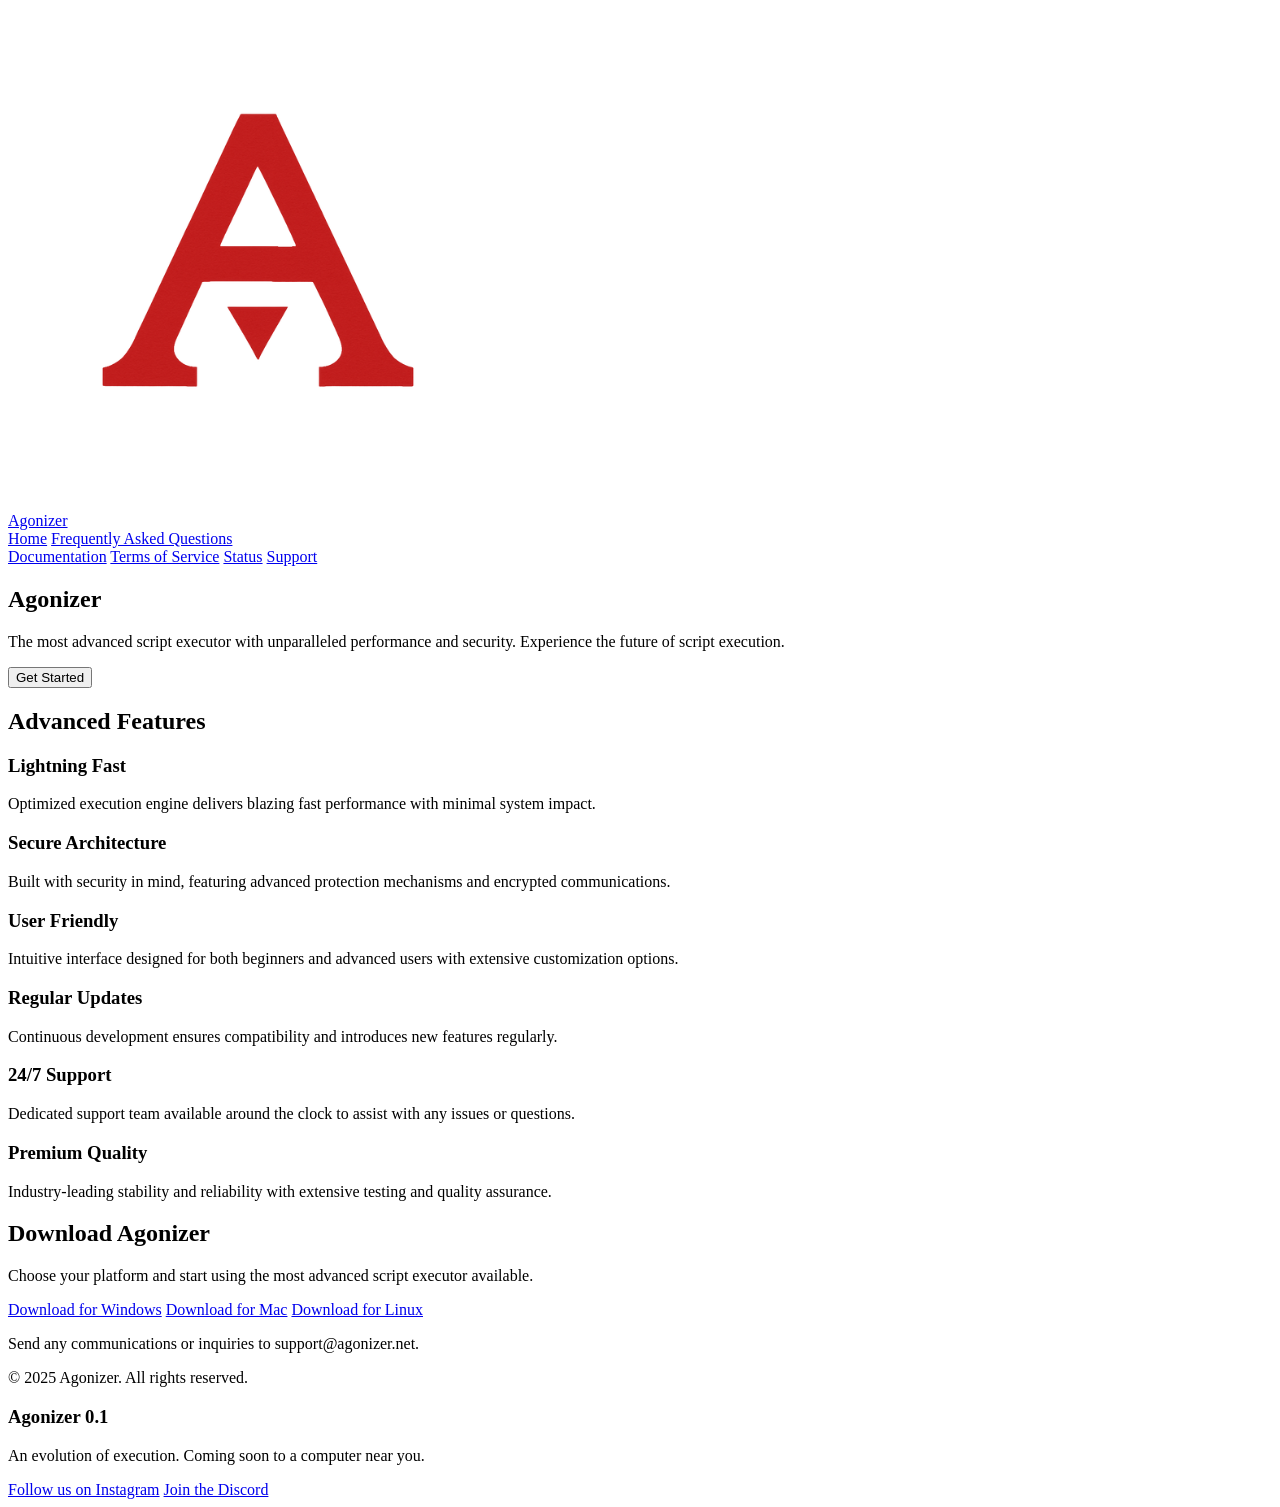
==== public/index.html @ 3780c3fb "Update index.html" ====
<!DOCTYPE html>
<html lang="en">
<head>
    <meta charset="UTF-8" />
    <meta name="viewport" content="width=device-width, initial-scale=1.0"/>
    <title>Agonizer - Advanced Script Executor</title>
    <link rel="icon" type="image/png" href="assets/logo.png">
    <link rel="shortcut icon" type="image/png" href="assets/logo.png">
    <link rel="apple-touch-icon" href="assets/logo.png">
    <link rel="stylesheet" href="styles.css" />
</head>
<body>
    <div class="floating-particles" id="particles"></div>

    <header class="header">
        <div class="nav-container">
            <div class="nav-left">
                <a href="#home" class="logo-link">
                    <img src="assets/logo.png" alt="Agonizer Logo" class="logo" id="logoImg">
                    <div class="logo-fallback" id="logoFallback">Agonizer</div>
                </a>
                <a href="#home">Home</a>
                <a href="#faq">Frequently Asked Questions</a>
            </div>
            <div class="nav-right">
                <a href="#documentation">Documentation</a>
                <a href="#terms">Terms of Service</a>
                <a href="#status">Status</a>
                <a href="#support">Support</a>
            </div>
        </div>
    </header>

    <section class="hero" id="home">
        <div class="hero-content">
            <h1>Agonizer</h1>
            <p>The most advanced script executor with unparalleled performance and security. Experience the future of script execution.</p>
            <button class="cta-button" onclick="scrollToSection('download')">Get Started</button>
        </div>
    </section>

    <section class="features" id="features">
        <h2>Advanced Features</h2>
        <div class="features-grid">
            <div class="feature-card">
                <h3>Lightning Fast</h3>
                <p>Optimized execution engine delivers blazing fast performance with minimal system impact.</p>
            </div>
            <div class="feature-card">
                <h3>Secure Architecture</h3>
                <p>Built with security in mind, featuring advanced protection mechanisms and encrypted communications.</p>
            </div>
            <div class="feature-card">
                <h3>User Friendly</h3>
                <p>Intuitive interface designed for both beginners and advanced users with extensive customization options.</p>
            </div>
            <div class="feature-card">
                <h3>Regular Updates</h3>
                <p>Continuous development ensures compatibility and introduces new features regularly.</p>
            </div>
            <div class="feature-card">
                <h3>24/7 Support</h3>
                <p>Dedicated support team available around the clock to assist with any issues or questions.</p>
            </div>
            <div class="feature-card">
                <h3>Premium Quality</h3>
                <p>Industry-leading stability and reliability with extensive testing and quality assurance.</p>
            </div>
        </div>
    </section>

    <section class="download-section" id="download">
        <h2>Download Agonizer</h2>
        <p>Choose your platform and start using the most advanced script executor available.</p>
        <div class="download-buttons">
            <a href="#" class="download-btn">Download for Windows</a>
            <a href="#" class="download-btn">Download for Mac</a>
            <a href="#" class="download-btn">Download for Linux</a>
        </div>
    </section>

    <footer class="footer">
        <div class="footer-content">
            <p>Send any communications or inquiries to support@agonizer.net.</p>
            <p>&copy; 2025 Agonizer. All rights reserved.</p>
            <div class="version-info">
                <h3>Agonizer 0.1</h3>
                <p>An evolution of execution. Coming soon to a computer near you.</p>
                <div class="social-buttons">
                    <a href="#" class="social-btn">Follow us on Instagram</a>
                    <a href="#" class="social-btn">Join the Discord</a>
                </div>
            </div>
        </div>
    </footer>

    <script src="script.js"></script>
</body>
</html>
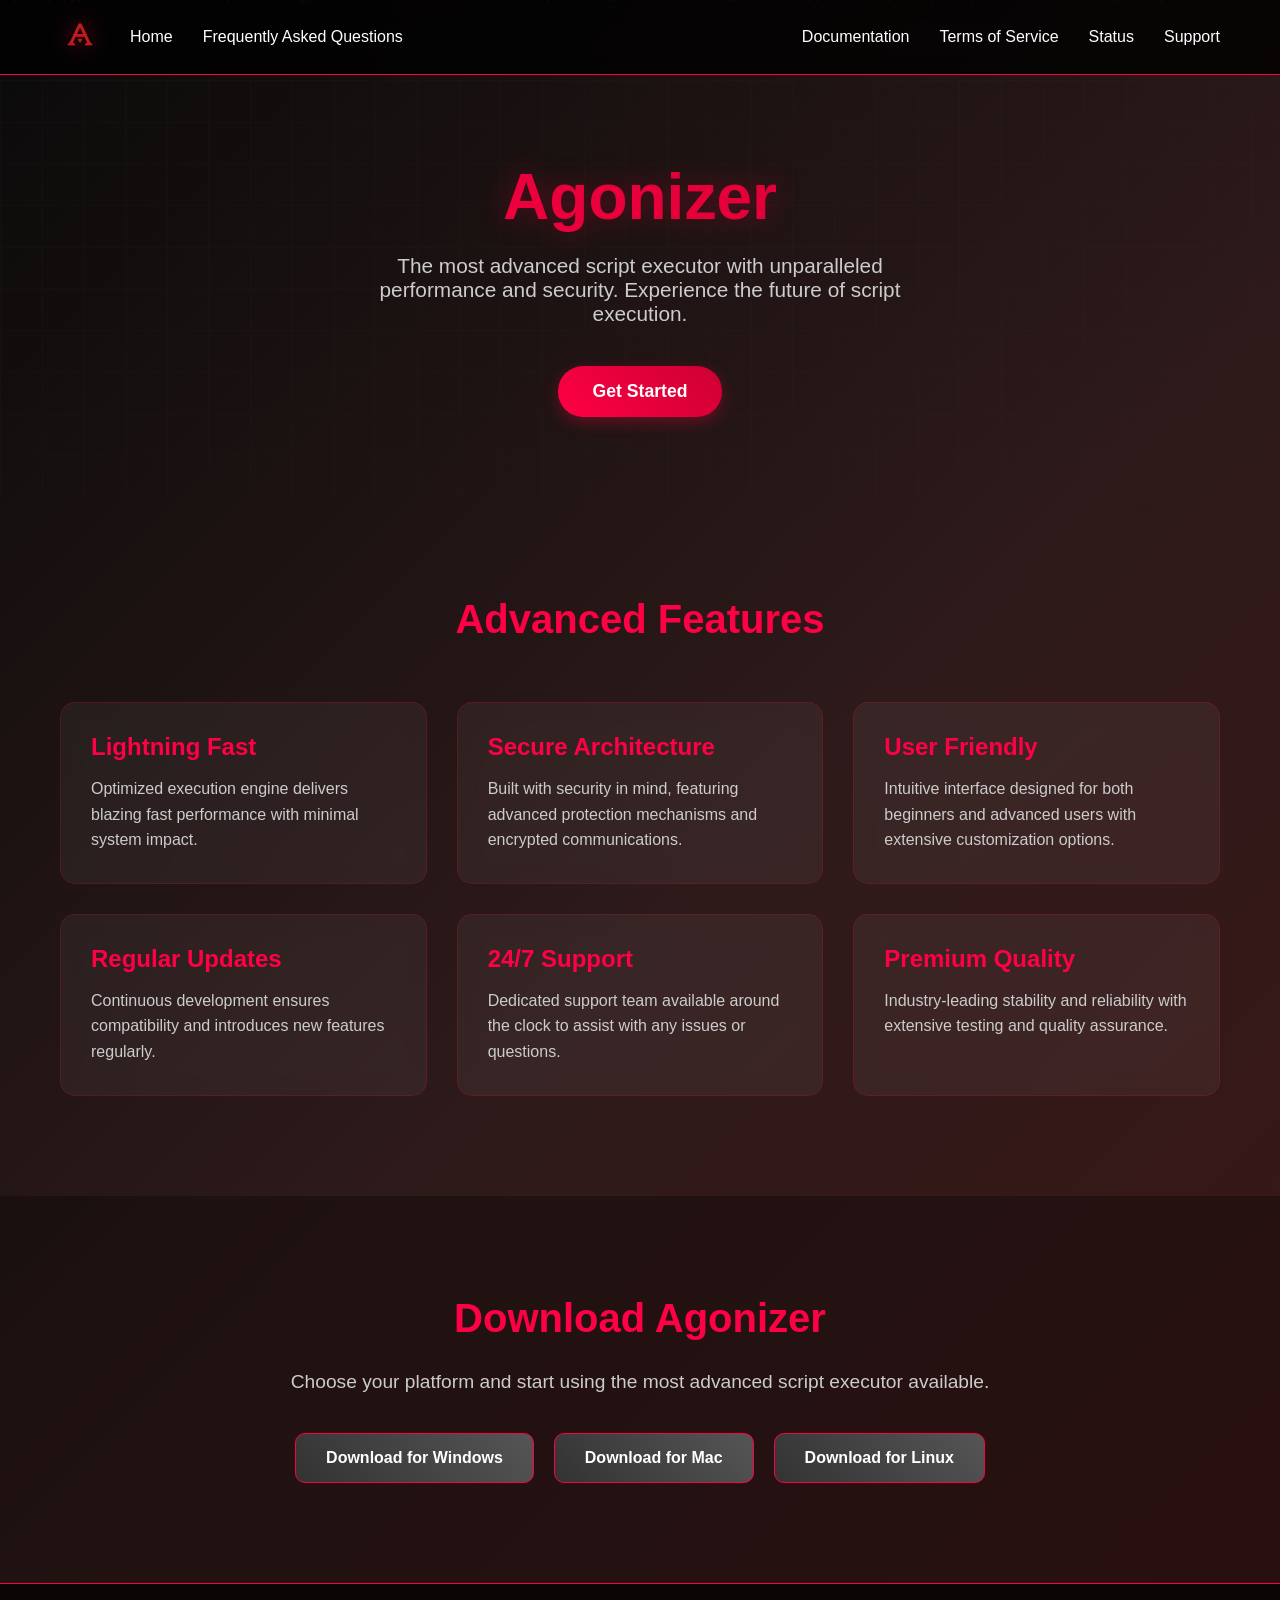
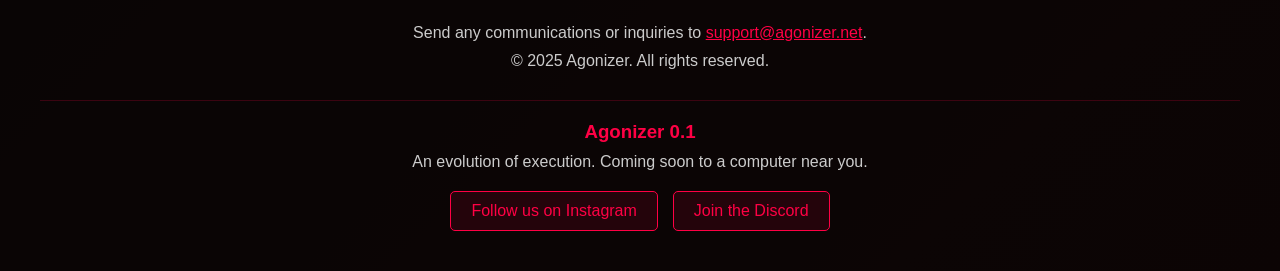
==== commit 08a88d4f: "Update index.html" ====
--- a/public/index.html
+++ b/public/index.html
@@ -15,18 +15,18 @@
     <header class="header">
         <div class="nav-container">
             <div class="nav-left">
-                <a href="#home" class="logo-link">
+                <a href="https://agonizer.net/#home" class="logo-link" target="_blank" rel="noopener noreferrer">
                     <img src="assets/logo.png" alt="Agonizer Logo" class="logo" id="logoImg">
                     <div class="logo-fallback" id="logoFallback">Agonizer</div>
                 </a>
-                <a href="#home">Home</a>
-                <a href="#faq">Frequently Asked Questions</a>
+                <a href="https://agonizer.net/#home" target="_blank" rel="noopener noreferrer">Home</a>
+                <a href="https://agonizer.net/#faq" target="_blank" rel="noopener noreferrer">Frequently Asked Questions</a>
             </div>
             <div class="nav-right">
-                <a href="#documentation">Documentation</a>
-                <a href="#terms">Terms of Service</a>
-                <a href="#status">Status</a>
-                <a href="#support">Support</a>
+                <a href="https://agonizer.net/docs" target="_blank" rel="noopener noreferrer">Documentation</a>
+                <a href="https://agonizer.net/terms" target="_blank" rel="noopener noreferrer">Terms of Service</a>
+                <a href="https://agonizer.net/status" target="_blank" rel="noopener noreferrer">Status</a>
+                <a href="https://agonizer.net/support" target="_blank" rel="noopener noreferrer">Support</a>
             </div>
         </div>
     </header>
@@ -35,7 +35,7 @@
         <div class="hero-content">
             <h1>Agonizer</h1>
             <p>The most advanced script executor with unparalleled performance and security. Experience the future of script execution.</p>
-            <button class="cta-button" onclick="scrollToSection('download')">Get Started</button>
+            <a class="cta-button" href="https://agonizer.net/get-started" target="_blank" rel="noopener noreferrer">Get Started</a>
         </div>
     </section>
 
@@ -73,22 +73,22 @@
         <h2>Download Agonizer</h2>
         <p>Choose your platform and start using the most advanced script executor available.</p>
         <div class="download-buttons">
-            <a href="#" class="download-btn">Download for Windows</a>
-            <a href="#" class="download-btn">Download for Mac</a>
-            <a href="#" class="download-btn">Download for Linux</a>
+            <a href="https://agonizer.net/download/windows" class="download-btn" target="_blank" rel="noopener noreferrer">Download for Windows</a>
+            <a href="https://agonizer.net/download/mac" class="download-btn" target="_blank" rel="noopener noreferrer">Download for Mac</a>
+            <a href="https://agonizer.net/download/linux" class="download-btn" target="_blank" rel="noopener noreferrer">Download for Linux</a>
         </div>
     </section>
 
     <footer class="footer">
         <div class="footer-content">
-            <p>Send any communications or inquiries to support@agonizer.net.</p>
+            <p>Send any communications or inquiries to <a href="mailto:support@agonizer.net" style="color: #ff0044;">support@agonizer.net</a>.</p>
             <p>&copy; 2025 Agonizer. All rights reserved.</p>
             <div class="version-info">
                 <h3>Agonizer 0.1</h3>
                 <p>An evolution of execution. Coming soon to a computer near you.</p>
                 <div class="social-buttons">
-                    <a href="#" class="social-btn">Follow us on Instagram</a>
-                    <a href="#" class="social-btn">Join the Discord</a>
+                    <a href="https://instagram.com/agonizer" class="social-btn" target="_blank" rel="noopener noreferrer">Follow us on Instagram</a>
+                    <a href="https://discord.gg/agonizer" class="social-btn" target="_blank" rel="noopener noreferrer">Join the Discord</a>
                 </div>
             </div>
         </div>
--- a/public/styles.css
+++ b/public/styles.css
@@ -0,0 +1,429 @@
+/* styles.css */
+
+* {
+    margin: 0;
+    padding: 0;
+    box-sizing: border-box;
+}
+
+body {
+    background: linear-gradient(135deg, #0a0a0a 0%, #2e1a1a 50%, #3e1616 100%);
+    font-family: 'Segoe UI', Tahoma, Geneva, Verdana, sans-serif;
+    color: #ffffff;
+    overflow-x: hidden;
+    min-height: 100vh;
+}
+
+.header {
+    background: rgba(0, 0, 0, 0.8);
+    backdrop-filter: blur(10px);
+    padding: 15px 0;
+    position: fixed;
+    width: 100%;
+    top: 0;
+    z-index: 1000;
+    border-bottom: 1px solid #ff0044;
+}
+
+.nav-container {
+    max-width: 1200px;
+    margin: 0 auto;
+    display: flex;
+    justify-content: space-between;
+    align-items: center;
+    padding: 0 20px;
+}
+
+.nav-left {
+    display: flex;
+    gap: 30px;
+    align-items: center;
+}
+
+.nav-right {
+    display: flex;
+    gap: 30px;
+}
+
+.logo-link {
+    display: inline-block;
+    text-decoration: none;
+    transition: all 0.3s ease;
+}
+
+.logo-link:hover {
+    transform: scale(1.05);
+}
+
+.logo {
+    height: 40px;
+    width: auto;
+    max-width: 200px;
+    transition: all 0.3s ease;
+    filter: drop-shadow(0 0 10px rgba(255, 0, 68, 0.5));
+}
+
+.logo:hover {
+    filter: drop-shadow(0 0 15px rgba(255, 0, 68, 0.8));
+}
+
+.logo-fallback {
+    font-size: 28px;
+    font-weight: bold;
+    color: #ff0044;
+    text-shadow: 0 0 10px #ff0044;
+    display: none;
+}
+
+.nav-left a,
+.nav-right a {
+    color: #ffffff;
+    text-decoration: none;
+    font-weight: 500;
+    transition: all 0.3s ease;
+    position: relative;
+}
+
+.nav-left a:hover,
+.nav-right a:hover {
+    color: #ff0044;
+    text-shadow: 0 0 5px #ff0044;
+}
+
+.nav-left a::after,
+.nav-right a::after {
+    content: '';
+    position: absolute;
+    bottom: -5px;
+    left: 0;
+    width: 0;
+    height: 2px;
+    background: #ff0044;
+    transition: width 0.3s ease;
+}
+
+.nav-left a:hover::after,
+.nav-right a:hover::after {
+    width: 100%;
+}
+
+.hero {
+    margin-top: 80px;
+    padding: 80px 20px;
+    text-align: center;
+    position: relative;
+}
+
+.hero::before {
+    content: '';
+    position: absolute;
+    top: 0;
+    left: 0;
+    right: 0;
+    bottom: 0;
+    background: url('data:image/svg+xml,<svg xmlns="http://www.w3.org/2000/svg" viewBox="0 0 100 100"><defs><pattern id="grid" width="10" height="10" patternUnits="userSpaceOnUse"><path d="M 10 0 L 0 0 0 10" fill="none" stroke="%23333" stroke-width="0.5"/></pattern></defs><rect width="100%" height="100%" fill="url(%23grid)"/></svg>');
+    opacity: 0.1;
+}
+
+.hero-content {
+    position: relative;
+    z-index: 2;
+}
+
+.hero h1 {
+    font-size: 4rem;
+    margin-bottom: 20px;
+    background: linear-gradient(45deg, #ff0044, #cc0033);
+    -webkit-background-clip: text;
+    -webkit-text-fill-color: transparent;
+    background-clip: text;
+    text-shadow: 0 0 30px rgba(255, 0, 68, 0.3);
+    animation: glow 2s ease-in-out infinite alternate;
+}
+
+@keyframes glow {
+    from {
+        text-shadow: 0 0 30px rgba(255, 0, 68, 0.3);
+    }
+    to {
+        text-shadow: 0 0 40px rgba(255, 0, 68, 0.5);
+    }
+}
+
+.hero p {
+    font-size: 1.3rem;
+    margin-bottom: 40px;
+    color: #cccccc;
+    max-width: 600px;
+    margin-left: auto;
+    margin-right: auto;
+}
+
+.cta-button {
+    display: inline-block;
+    padding: 15px 35px;
+    background: linear-gradient(45deg, #ff0044, #cc0033);
+    color: #ffffff;
+    text-decoration: none;
+    border-radius: 25px;
+    font-weight: bold;
+    font-size: 1.1rem;
+    transition: all 0.3s ease;
+    border: none;
+    cursor: pointer;
+    box-shadow: 0 5px 15px rgba(255, 0, 68, 0.3);
+}
+
+.cta-button:hover {
+    transform: translateY(-2px);
+    box-shadow: 0 8px 25px rgba(255, 0, 68, 0.5);
+}
+
+.features {
+    padding: 100px 20px;
+    max-width: 1200px;
+    margin: 0 auto;
+}
+
+.features h2 {
+    text-align: center;
+    font-size: 2.5rem;
+    margin-bottom: 60px;
+    color: #ff0044;
+}
+
+.features-grid {
+    display: grid;
+    grid-template-columns: repeat(auto-fit, minmax(300px, 1fr));
+    gap: 30px;
+}
+
+.feature-card {
+    background: rgba(255, 255, 255, 0.05);
+    backdrop-filter: blur(10px);
+    padding: 30px;
+    border-radius: 15px;
+    border: 1px solid rgba(255, 0, 68, 0.2);
+    transition: all 0.3s ease;
+    position: relative;
+    overflow: hidden;
+}
+
+.feature-card::before {
+    content: '';
+    position: absolute;
+    top: -50%;
+    left: -50%;
+    width: 200%;
+    height: 200%;
+    background: linear-gradient(45deg, transparent, rgba(255, 0, 68, 0.1), transparent);
+    transform: rotate(45deg);
+    transition: all 0.5s ease;
+    opacity: 0;
+}
+
+.feature-card:hover::before {
+    animation: shimmer 1s ease-in-out;
+}
+
+@keyframes shimmer {
+    0% {
+        transform: translateX(-100%) translateY(-100%) rotate(45deg);
+        opacity: 0;
+    }
+    50% {
+        opacity: 1;
+    }
+    100% {
+        transform: translateX(100%) translateY(100%) rotate(45deg);
+        opacity: 0;
+    }
+}
+
+.feature-card:hover {
+    transform: translateY(-5px);
+    border-color: #ff0044;
+    box-shadow: 0 10px 30px rgba(255, 0, 68, 0.2);
+}
+
+.feature-card h3 {
+    font-size: 1.5rem;
+    margin-bottom: 15px;
+    color: #ff0044;
+}
+
+.feature-card p {
+    color: #cccccc;
+    line-height: 1.6;
+}
+
+.download-section {
+    padding: 100px 20px;
+    background: rgba(0, 0, 0, 0.3);
+    text-align: center;
+}
+
+.download-section h2 {
+    font-size: 2.5rem;
+    margin-bottom: 30px;
+    color: #ff0044;
+}
+
+.download-section p {
+    font-size: 1.2rem;
+    margin-bottom: 40px;
+    color: #cccccc;
+}
+
+.download-buttons {
+    display: flex;
+    justify-content: center;
+    gap: 20px;
+    flex-wrap: wrap;
+}
+
+.download-btn {
+    padding: 15px 30px;
+    background: linear-gradient(45deg, #333333, #555555);
+    color: #ffffff;
+    text-decoration: none;
+    border-radius: 10px;
+    font-weight: bold;
+    transition: all 0.3s ease;
+    border: 1px solid #ff0044;
+}
+
+.download-btn:hover {
+    background: linear-gradient(45deg, #ff0044, #cc0033);
+    transform: translateY(-2px);
+    box-shadow: 0 5px 15px rgba(255, 0, 68, 0.3);
+}
+
+.footer {
+    background: rgba(0, 0, 0, 0.8);
+    padding: 40px 20px;
+    text-align: center;
+    border-top: 1px solid #ff0044;
+}
+
+.footer-content {
+    max-width: 1200px;
+    margin: 0 auto;
+}
+
+.footer p {
+    color: #cccccc;
+    margin-bottom: 10px;
+}
+
+.social-links {
+    display: flex;
+    justify-content: center;
+    gap: 20px;
+    margin-top: 20px;
+}
+
+.social-links a {
+    color: #ff0044;
+    text-decoration: none;
+    font-size: 1.1rem;
+    transition: all 0.3s ease;
+}
+
+.social-links a:hover {
+    color: #ffffff;
+    text-shadow: 0 0 5px #ff0044;
+}
+
+.version-info {
+    margin-top: 30px;
+    padding-top: 20px;
+    border-top: 1px solid rgba(255, 0, 68, 0.2);
+}
+
+.version-info h3 {
+    color: #ff0044;
+    margin-bottom: 10px;
+}
+
+.social-buttons {
+    display: flex;
+    gap: 15px;
+    justify-content: center;
+    margin-top: 20px;
+}
+
+.social-btn {
+    padding: 10px 20px;
+    border: 1px solid #ff0044;
+    background: rgba(255, 0, 68, 0.1);
+    color: #ff0044;
+    text-decoration: none;
+    border-radius: 5px;
+    transition: all 0.3s ease;
+}
+
+.social-btn:hover {
+    background: #ff0044;
+    color: #ffffff;
+}
+
+.floating-particles {
+    position: fixed;
+    top: 0;
+    left: 0;
+    width: 100%;
+    height: 100%;
+    pointer-events: none;
+    z-index: 1;
+}
+
+.particle {
+    position: absolute;
+    width: 2px;
+    height: 2px;
+    background: #ff0044;
+    border-radius: 50%;
+    animation: float 15s infinite linear;
+}
+
+@keyframes float {
+    0% {
+        transform: translateY(100vh) translateX(0);
+        opacity: 0;
+    }
+    10% {
+        opacity: 1;
+    }
+    90% {
+        opacity: 1;
+    }
+    100% {
+        transform: translateY(-100px) translateX(100px);
+        opacity: 0;
+    }
+}
+
+@media (max-width: 768px) {
+    .hero h1 {
+        font-size: 2.5rem;
+    }
+
+    .nav-left,
+    .nav-right {
+        display: none;
+    }
+
+    .features-grid {
+        grid-template-columns: 1fr;
+    }
+
+    .download-buttons {
+        flex-direction: column;
+        align-items: center;
+    }
+
+    .logo {
+        height: 35px;
+    }
+}
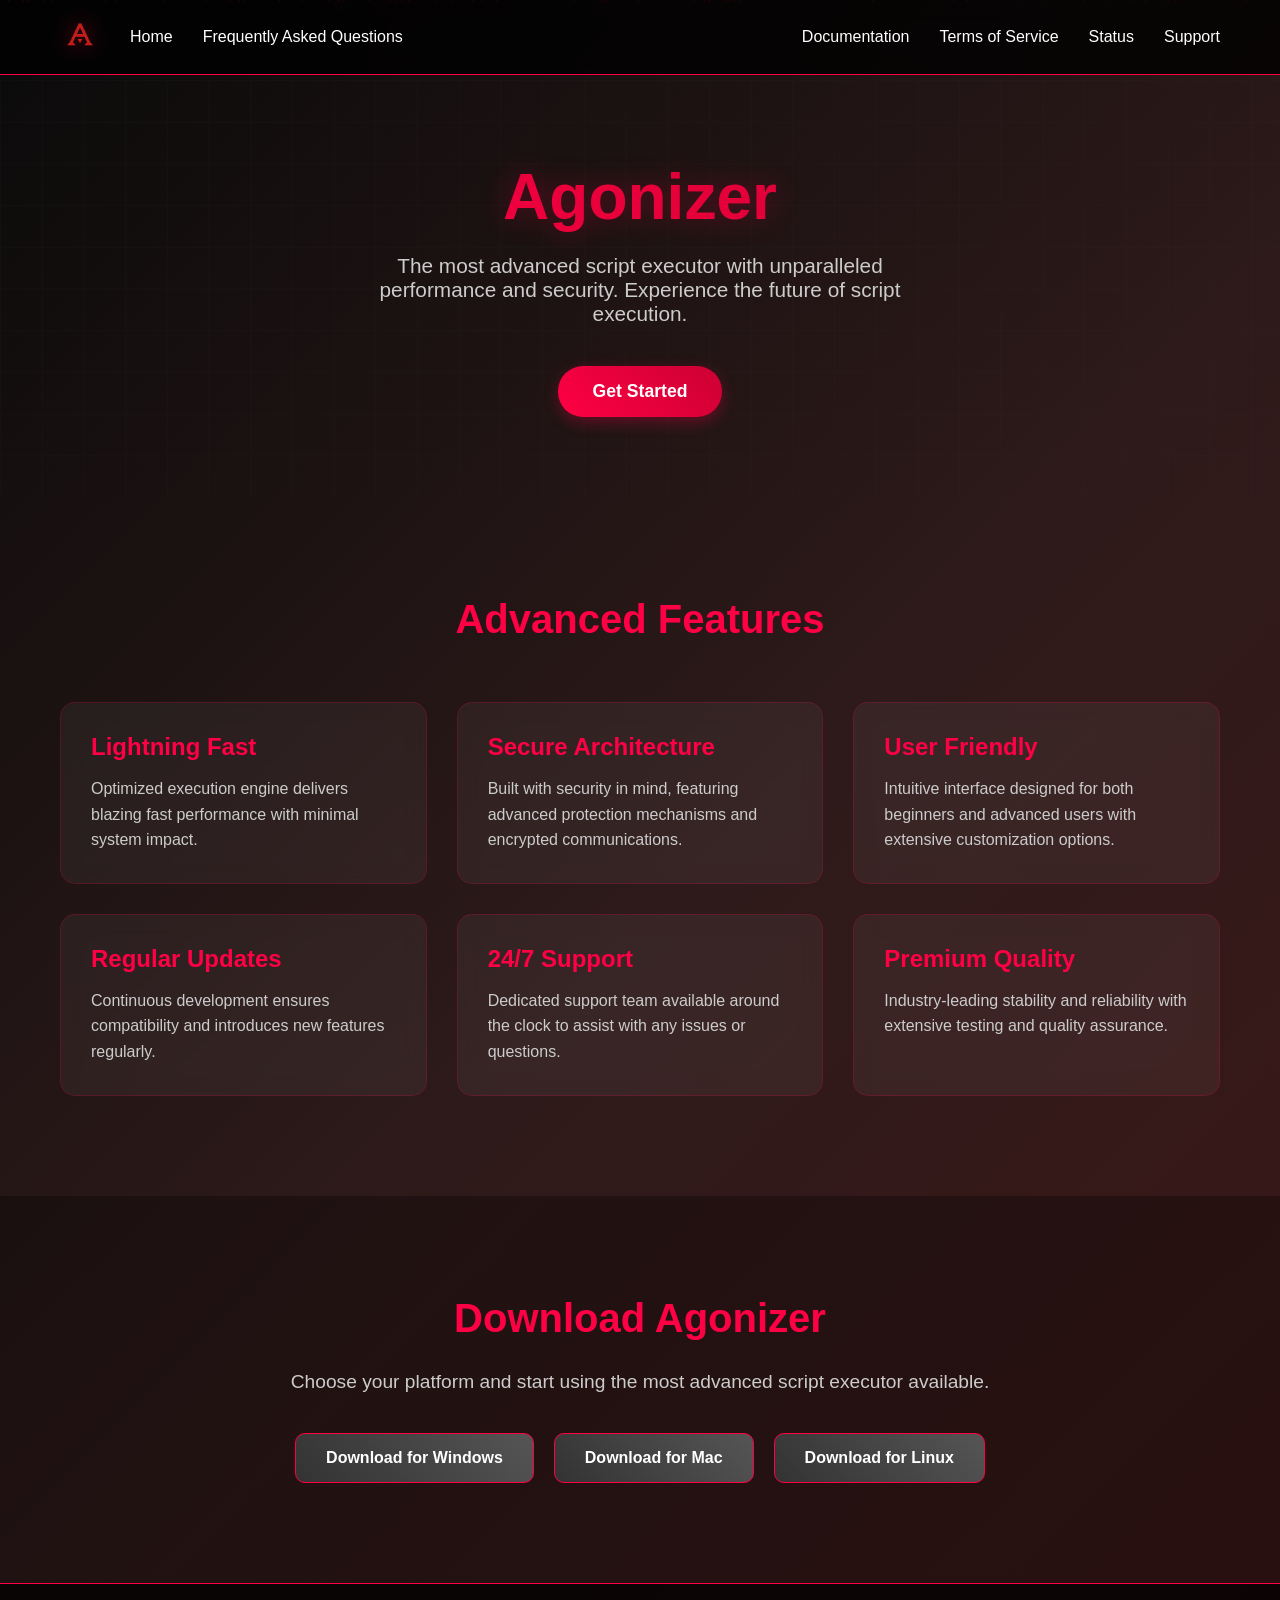
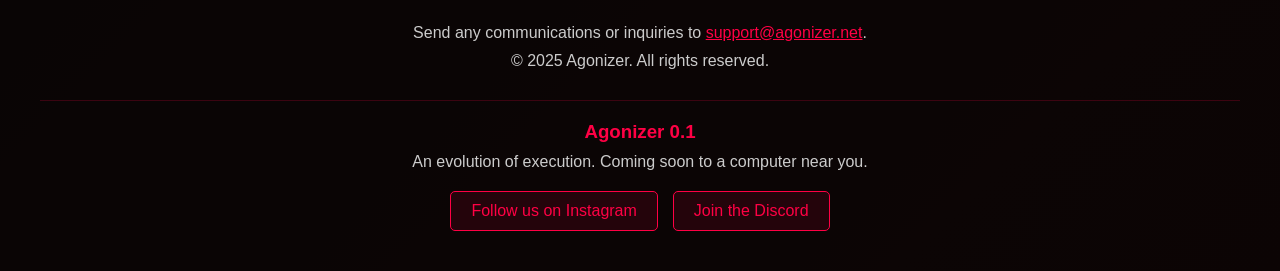
==== commit 072d8c3b: "Update index.html" ====
--- a/public/index.html
+++ b/public/index.html
@@ -35,7 +35,7 @@
         <div class="hero-content">
             <h1>Agonizer</h1>
             <p>The most advanced script executor with unparalleled performance and security. Experience the future of script execution.</p>
-            <a class="cta-button" href="https://agonizer.net/get-started" target="_blank" rel="noopener noreferrer">Get Started</a>
+            <button class="cta-button" onclick="scrollToSection('download')">Get Started</button>
         </div>
     </section>
 
@@ -94,6 +94,37 @@
         </div>
     </footer>
 
-    <script src="script.js"></script>
+    <script>
+        // Scroll to section
+        function scrollToSection(id) {
+            const section = document.getElementById(id);
+            if (section) {
+                section.scrollIntoView({ behavior: 'smooth' });
+            }
+        }
+
+        // Logo fallback if image fails
+        const logoImg = document.getElementById('logoImg');
+        const logoFallback = document.getElementById('logoFallback');
+        logoImg.addEventListener('error', () => {
+            logoImg.style.display = 'none';
+            logoFallback.style.display = 'block';
+        });
+
+        // Create background particles
+        function createParticles() {
+            const particlesContainer = document.getElementById('particles');
+            for (let i = 0; i < 50; i++) {
+                const particle = document.createElement('div');
+                particle.className = 'particle';
+                particle.style.left = Math.random() * 100 + '%';
+                particle.style.animationDelay = Math.random() * 15 + 's';
+                particle.style.animationDuration = (Math.random() * 10 + 10) + 's';
+                particlesContainer.appendChild(particle);
+            }
+        }
+
+        document.addEventListener('DOMContentLoaded', createParticles);
+    </script>
 </body>
 </html>
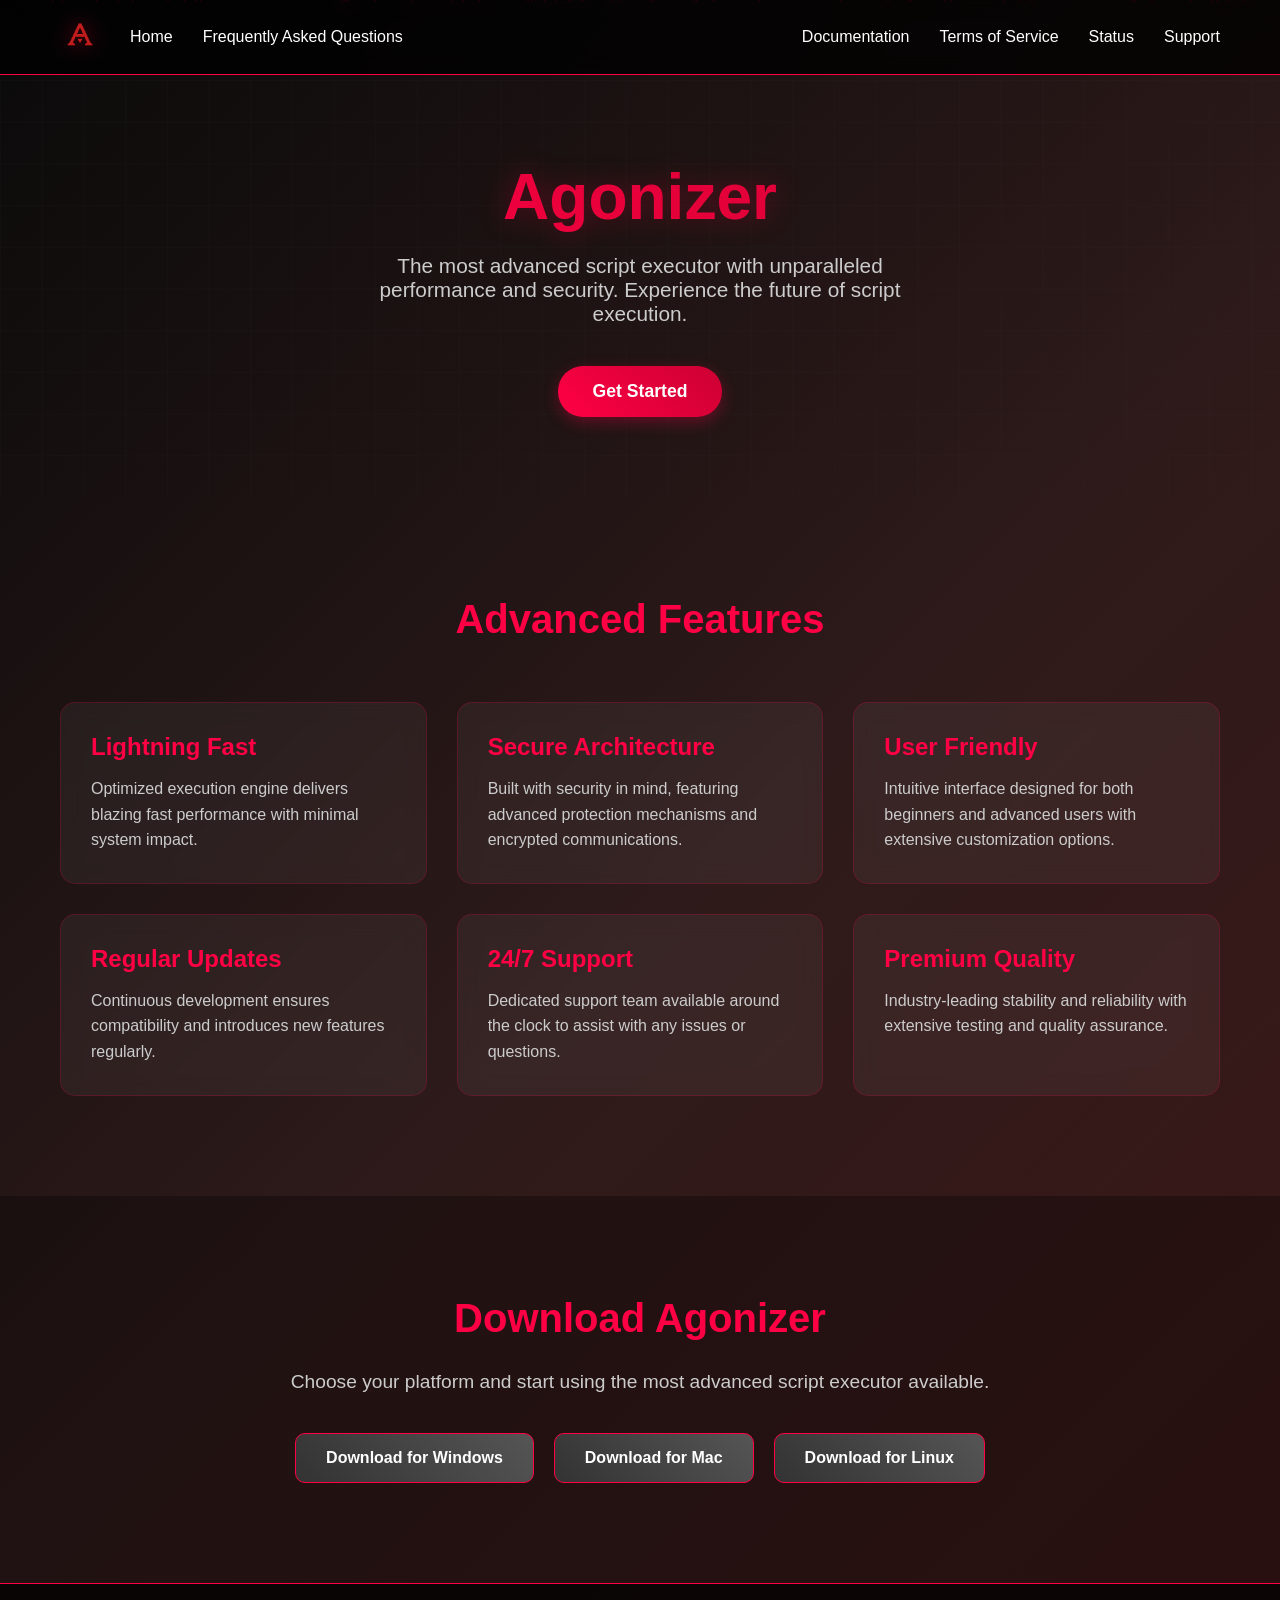
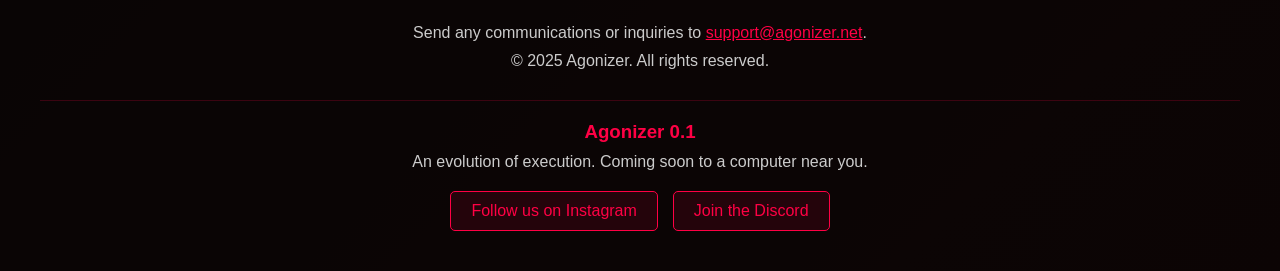
==== commit 1c1f2e65: "Update index.html" ====
--- a/public/index.html
+++ b/public/index.html
@@ -88,7 +88,7 @@
                 <p>An evolution of execution. Coming soon to a computer near you.</p>
                 <div class="social-buttons">
                     <a href="https://instagram.com/agonizer" class="social-btn" target="_blank" rel="noopener noreferrer">Follow us on Instagram</a>
-                    <a href="https://discord.gg/agonizer" class="social-btn" target="_blank" rel="noopener noreferrer">Join the Discord</a>
+                    <a href="/discord" class="social-btn" target="_blank" rel="noopener noreferrer">Join the Discord</a>
                 </div>
             </div>
         </div>
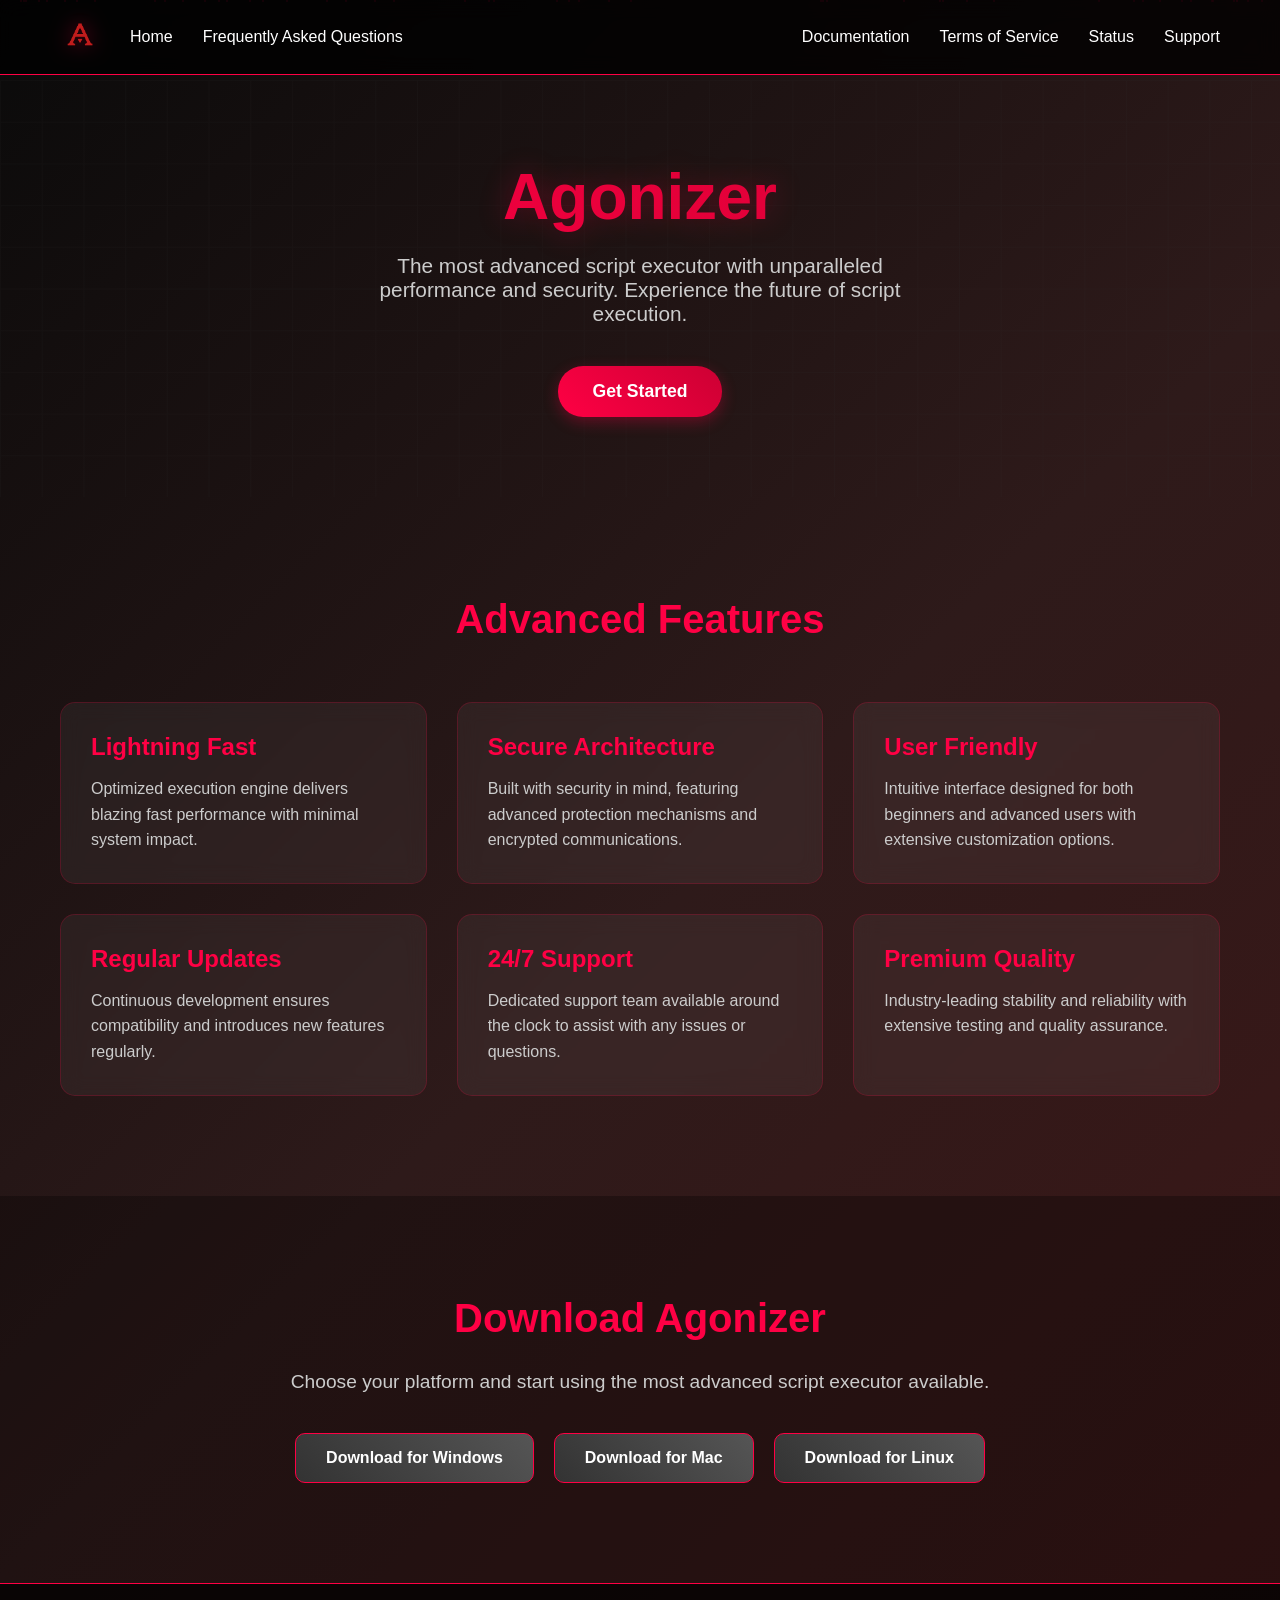
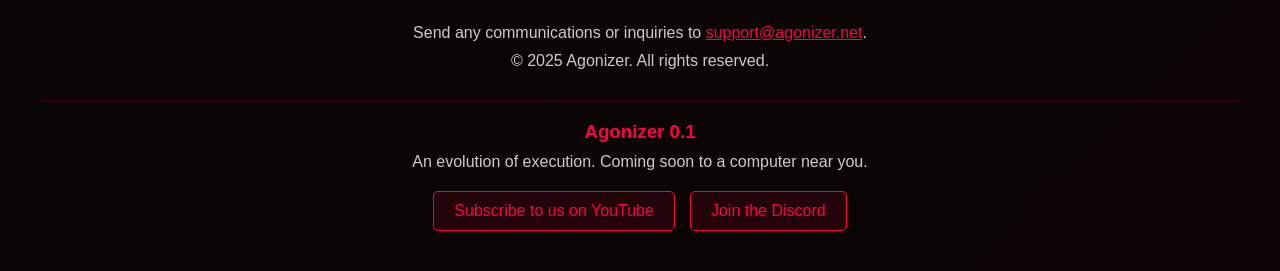
==== commit 9cd0ced2: "Update index.html" ====
--- a/public/index.html
+++ b/public/index.html
@@ -87,7 +87,7 @@
                 <h3>Agonizer 0.1</h3>
                 <p>An evolution of execution. Coming soon to a computer near you.</p>
                 <div class="social-buttons">
-                    <a href="https://instagram.com/agonizer" class="social-btn" target="_blank" rel="noopener noreferrer">Follow us on Instagram</a>
+                    <a href="https://www.youtube.com/@ag4nist/" class="social-btn" target="_blank" rel="noopener noreferrer">Subscribe to us on YouTube</a>
                     <a href="/discord" class="social-btn" target="_blank" rel="noopener noreferrer">Join the Discord</a>
                 </div>
             </div>
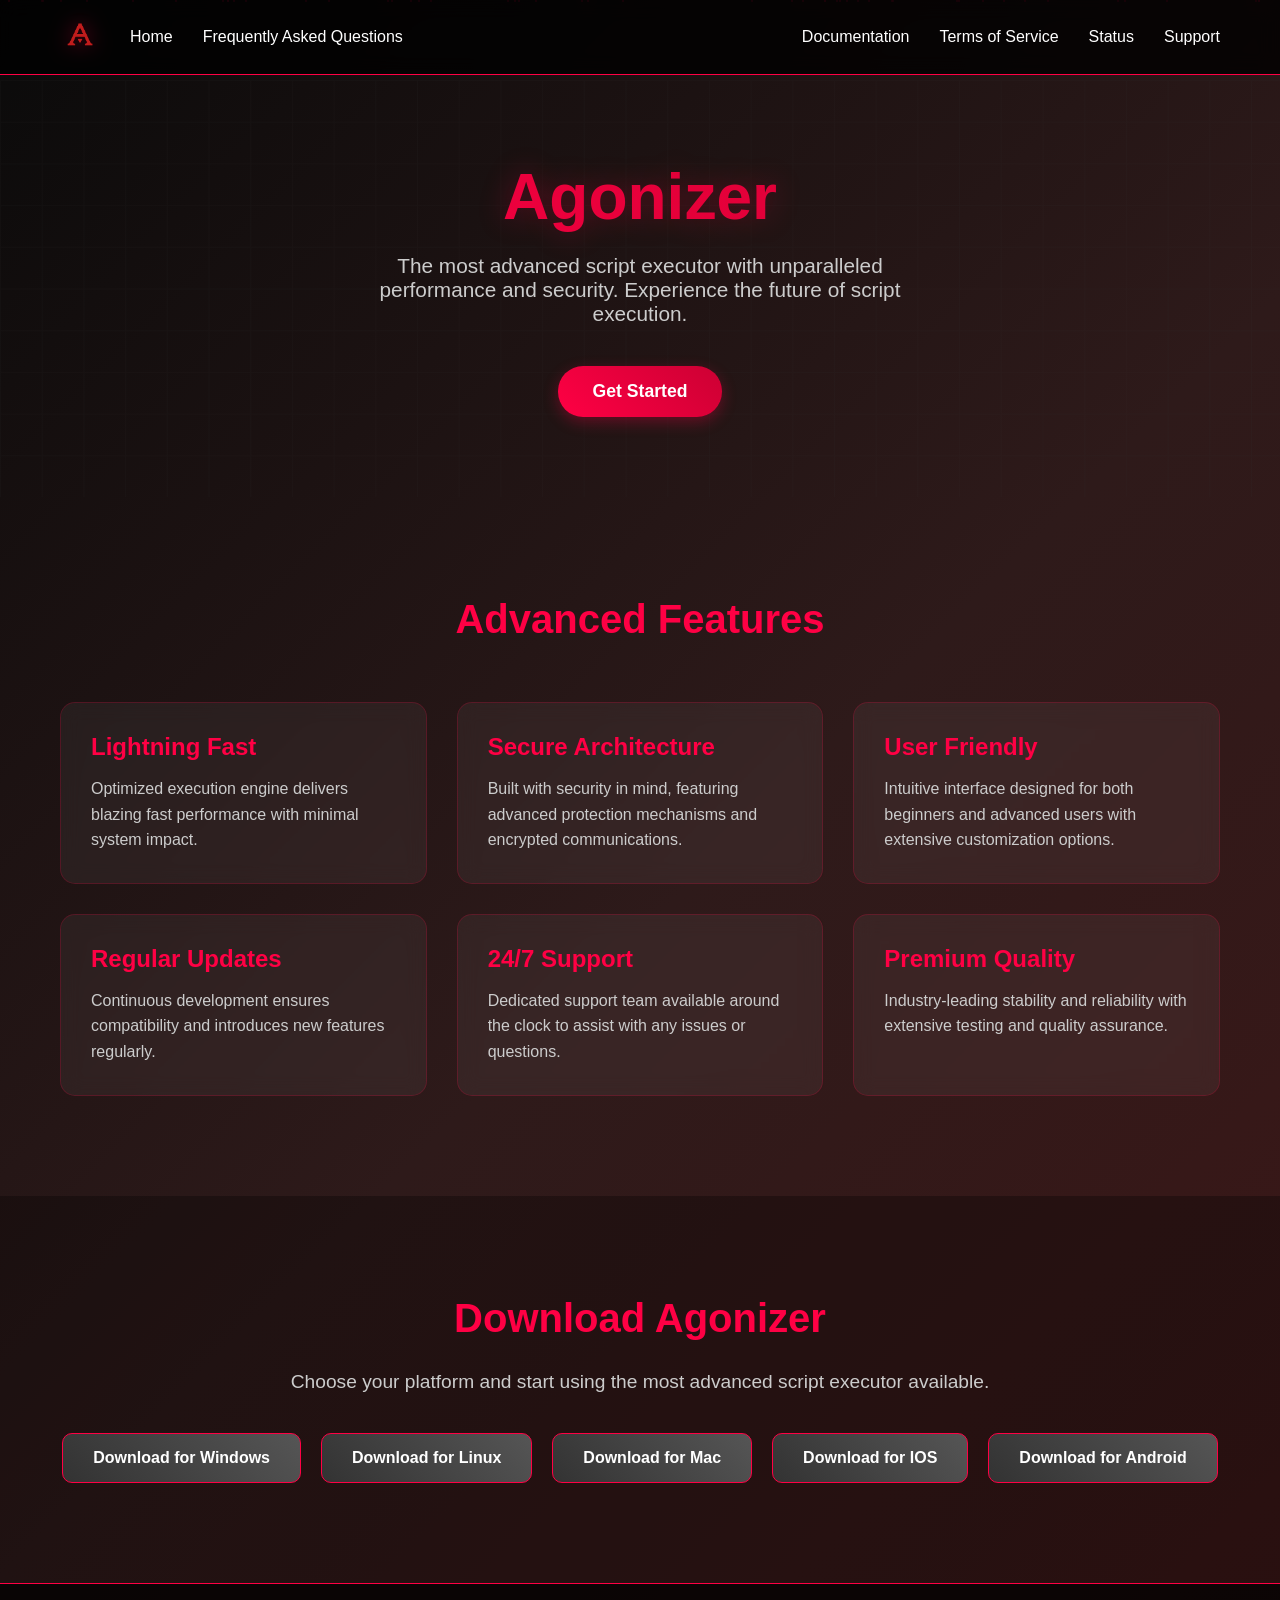
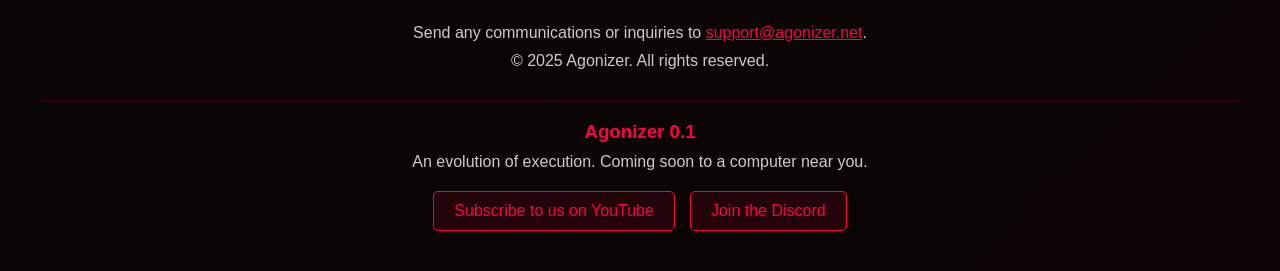
==== commit 13060703: "Update index.html" ====
--- a/public/index.html
+++ b/public/index.html
@@ -74,8 +74,10 @@
         <p>Choose your platform and start using the most advanced script executor available.</p>
         <div class="download-buttons">
             <a href="https://agonizer.net/download/windows" class="download-btn" target="_blank" rel="noopener noreferrer">Download for Windows</a>
+            <a href="https://agonizer.net/download/mac" class="download-btn" target="_blank" rel="noopener noreferrer">Download for Linux</a>
             <a href="https://agonizer.net/download/mac" class="download-btn" target="_blank" rel="noopener noreferrer">Download for Mac</a>
-            <a href="https://agonizer.net/download/linux" class="download-btn" target="_blank" rel="noopener noreferrer">Download for Linux</a>
+            <a href="https://agonizer.net/download/linux" class="download-btn" target="_blank" rel="noopener noreferrer">Download for IOS</a>
+            <a href="https://agonizer.net/download/linux" class="download-btn" target="_blank" rel="noopener noreferrer">Download for Android</a>
         </div>
     </section>
 
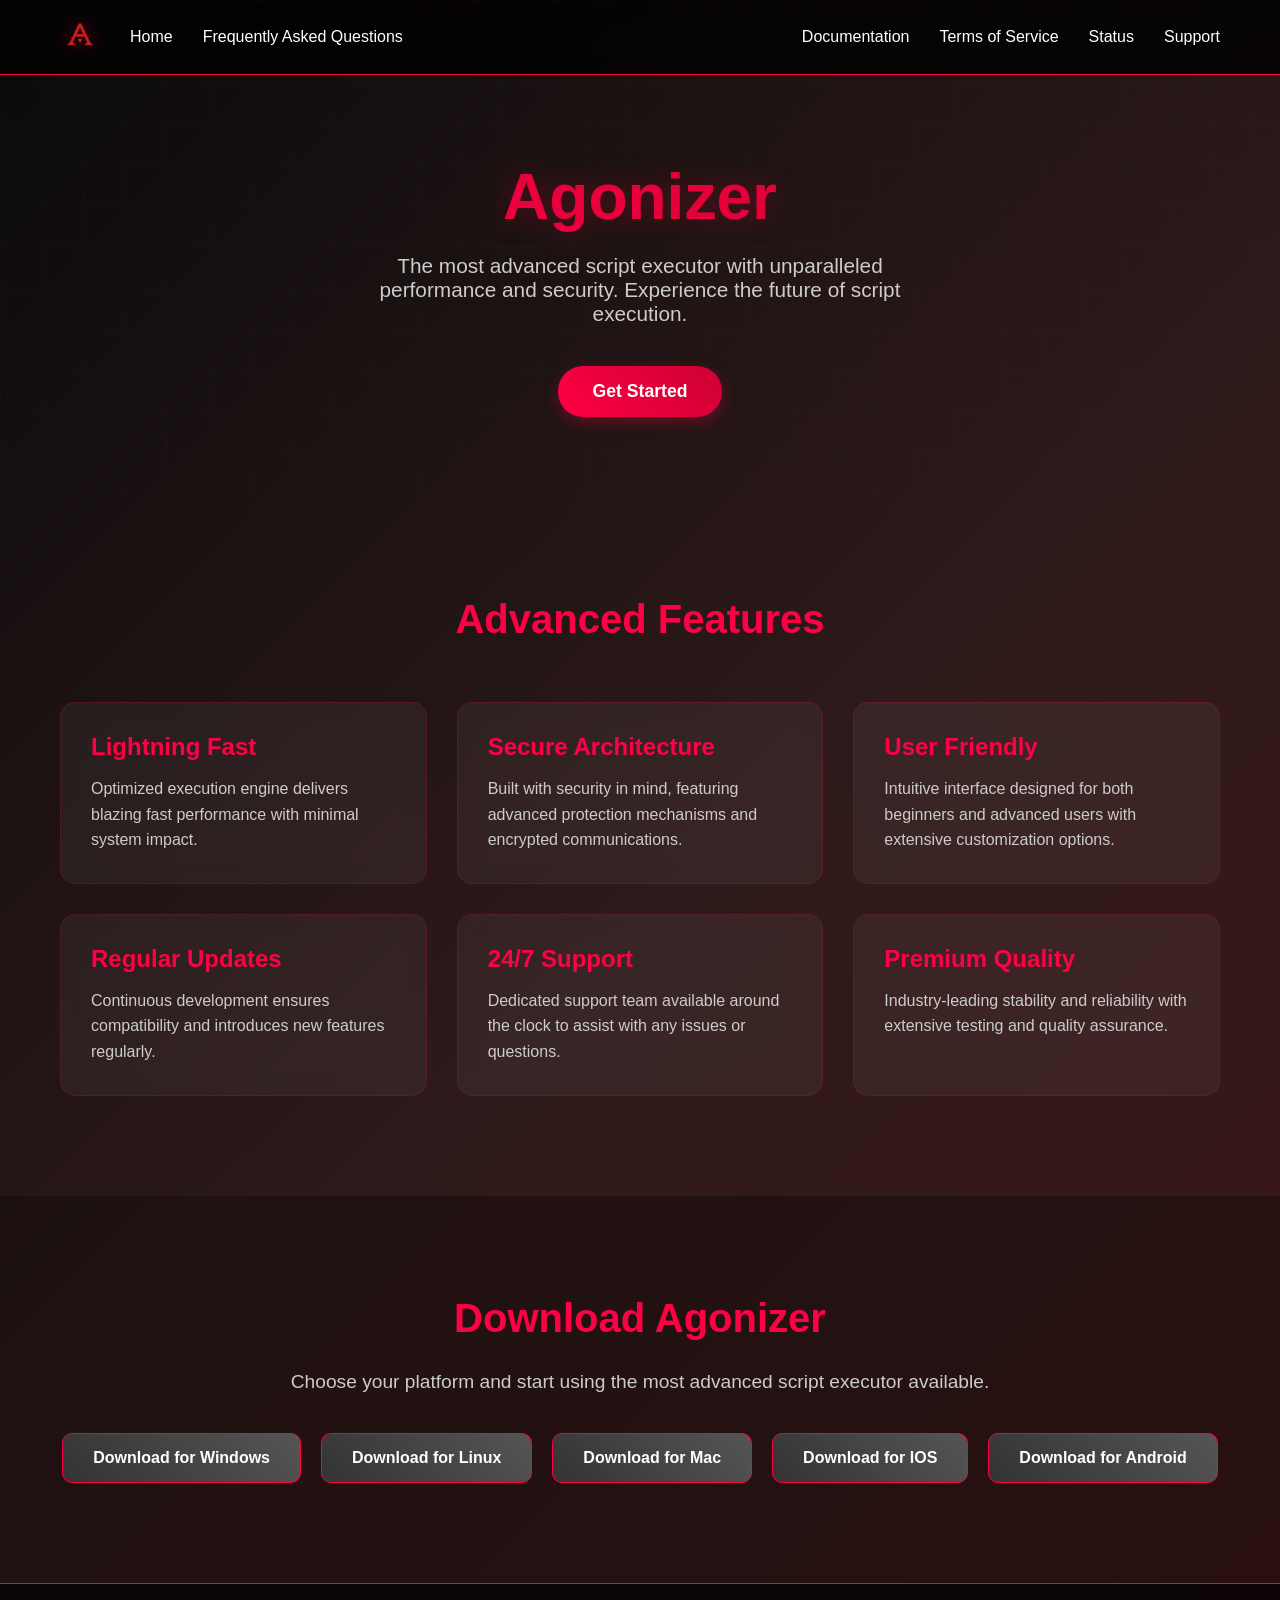
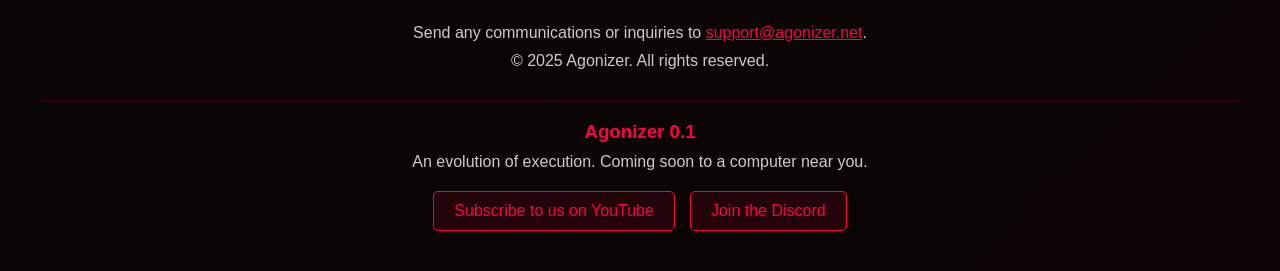
==== commit 28acf8d0: "Update index.html" ====
--- a/public/index.html
+++ b/public/index.html
@@ -20,7 +20,7 @@
                     <div class="logo-fallback" id="logoFallback">Agonizer</div>
                 </a>
                 <a href="https://agonizer.net/#home" target="_blank" rel="noopener noreferrer">Home</a>
-                <a href="https://agonizer.net/#faq" target="_blank" rel="noopener noreferrer">Frequently Asked Questions</a>
+                <a href="https://agonizer.net/faq" target="_blank" rel="noopener noreferrer">Frequently Asked Questions</a>
             </div>
             <div class="nav-right">
                 <a href="https://agonizer.net/docs" target="_blank" rel="noopener noreferrer">Documentation</a>
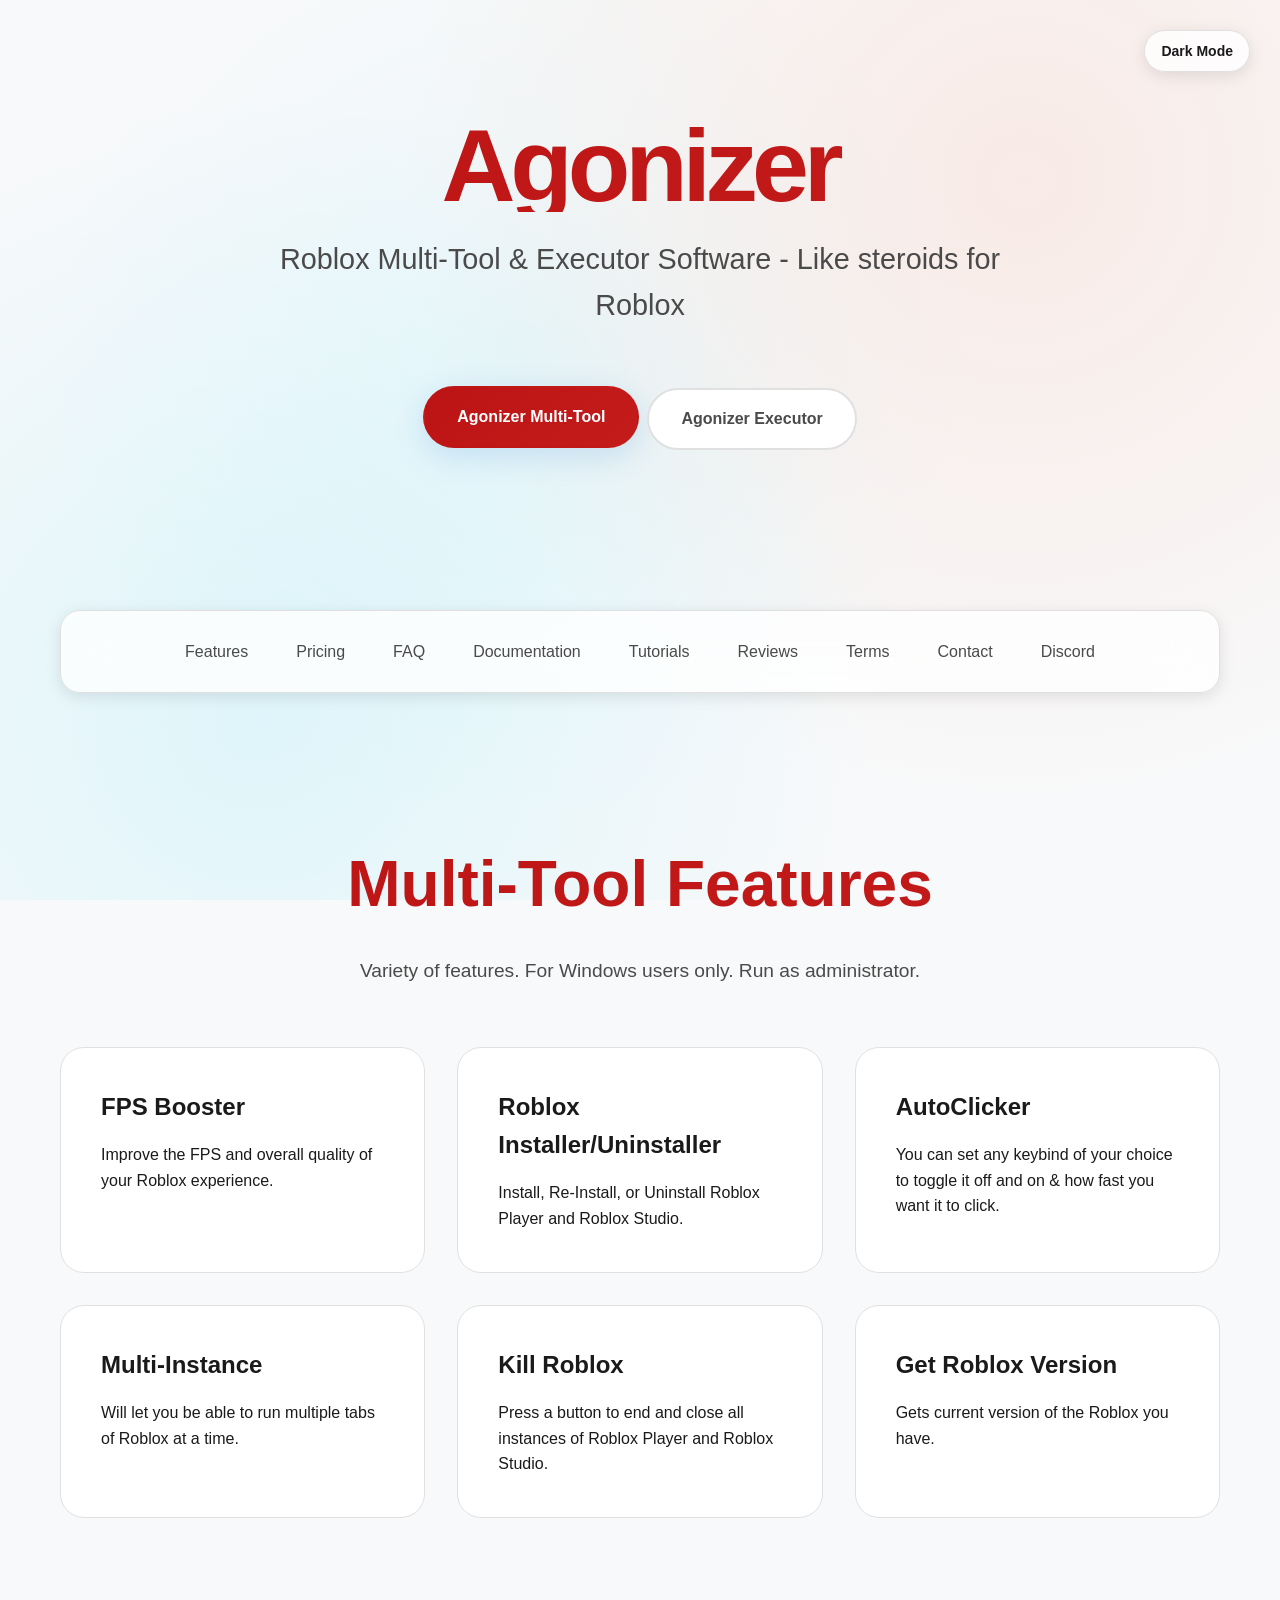
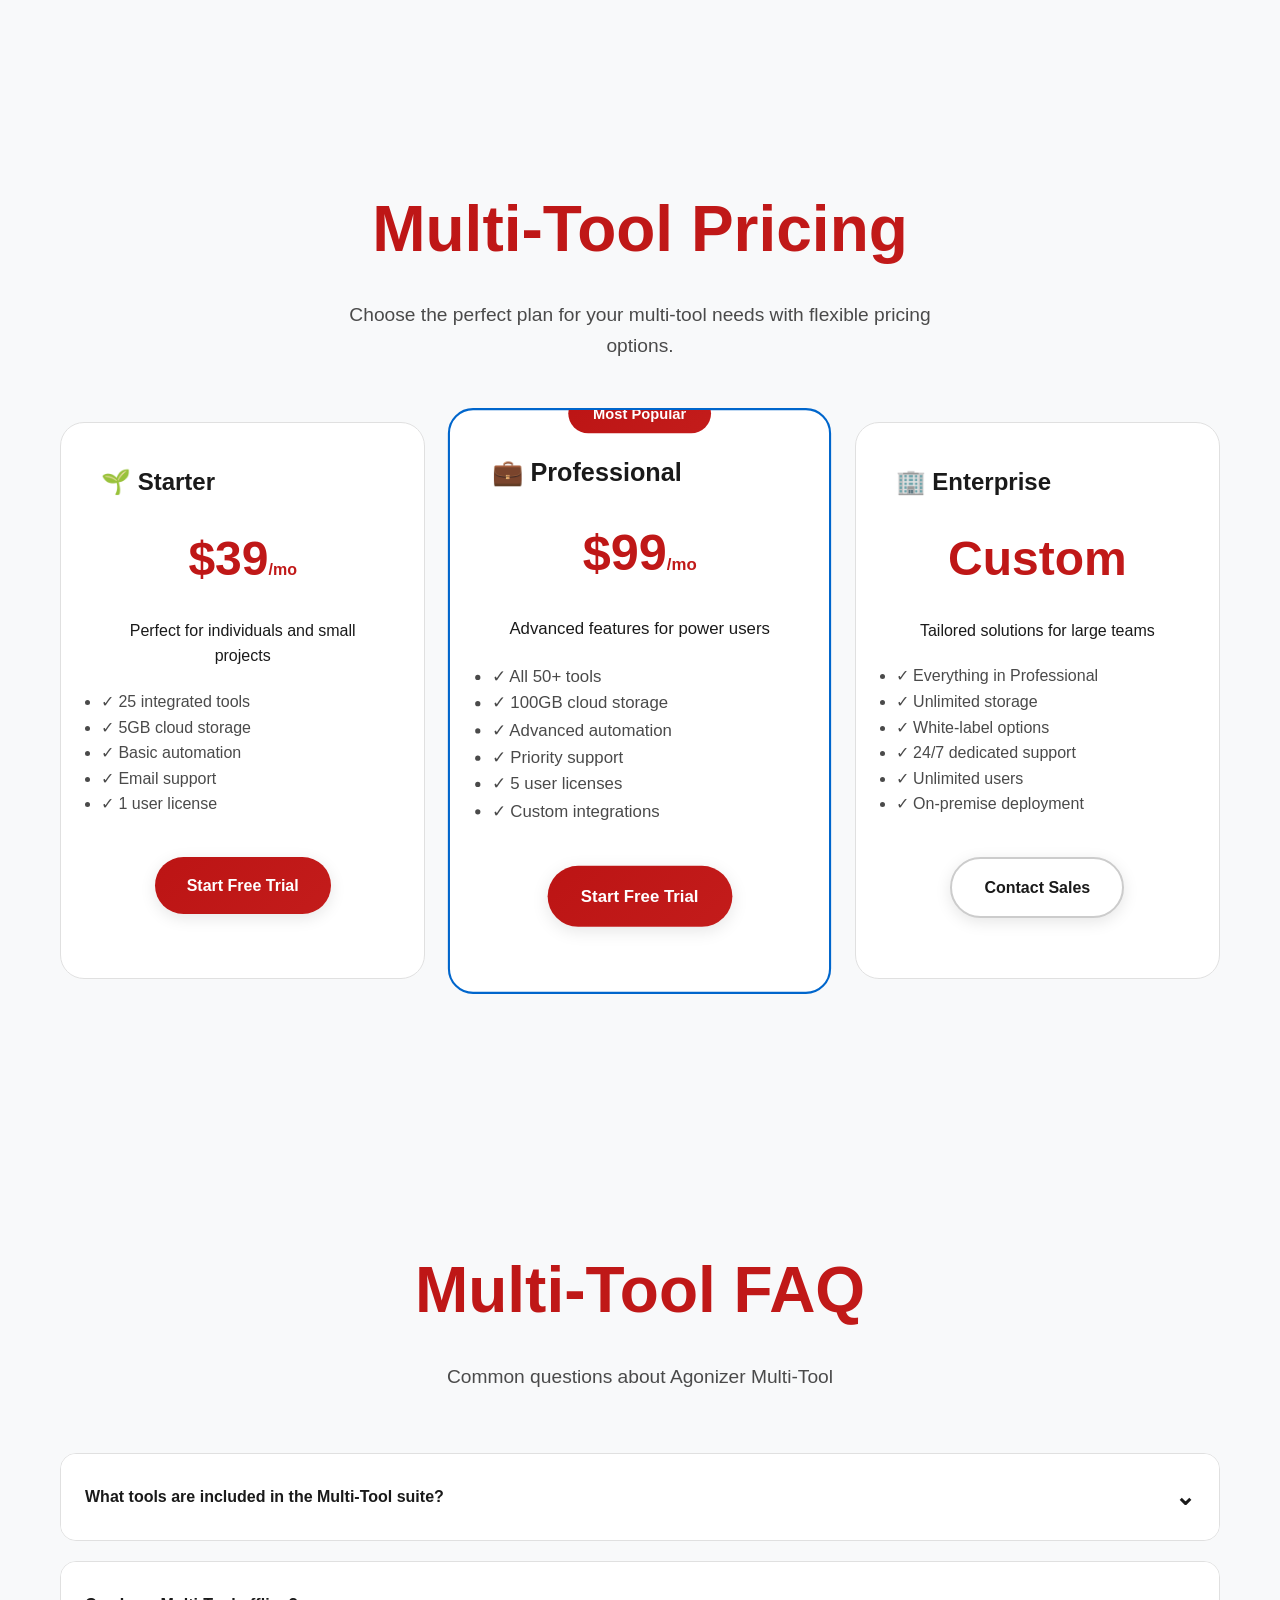
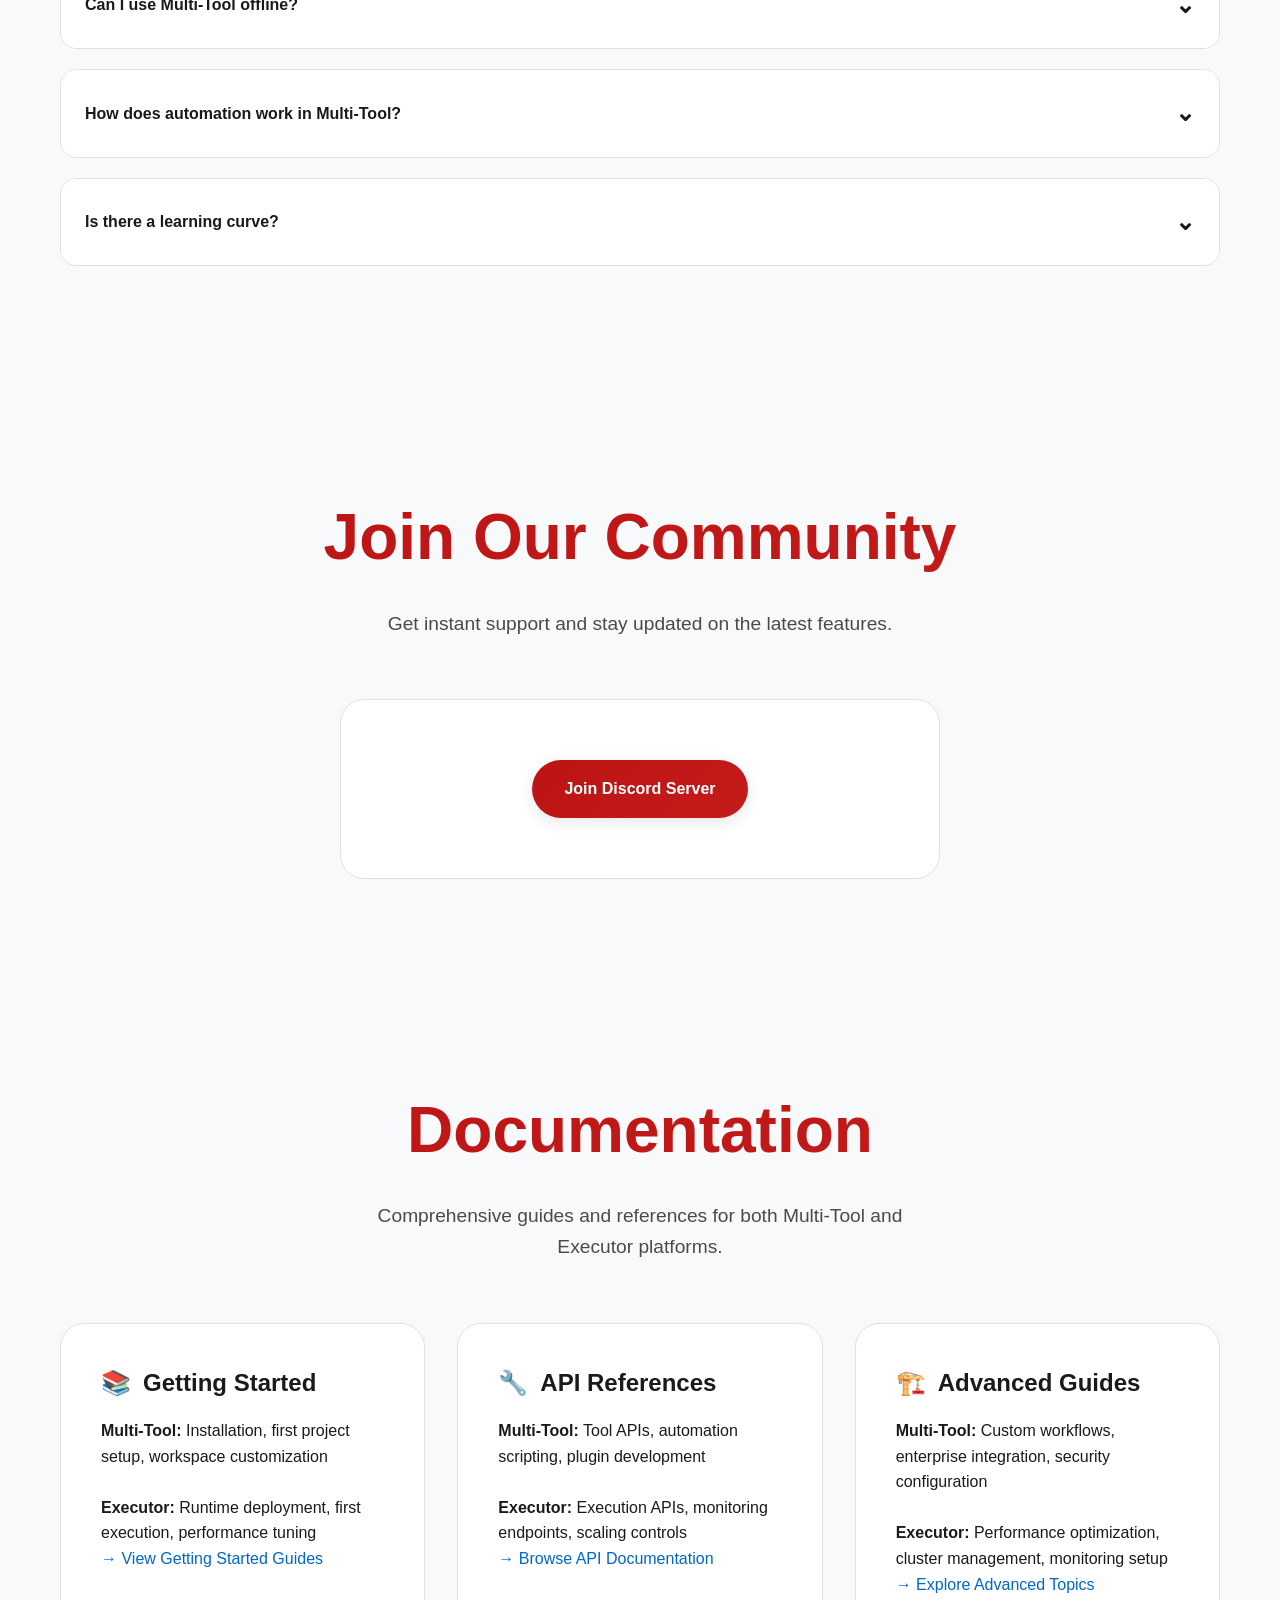
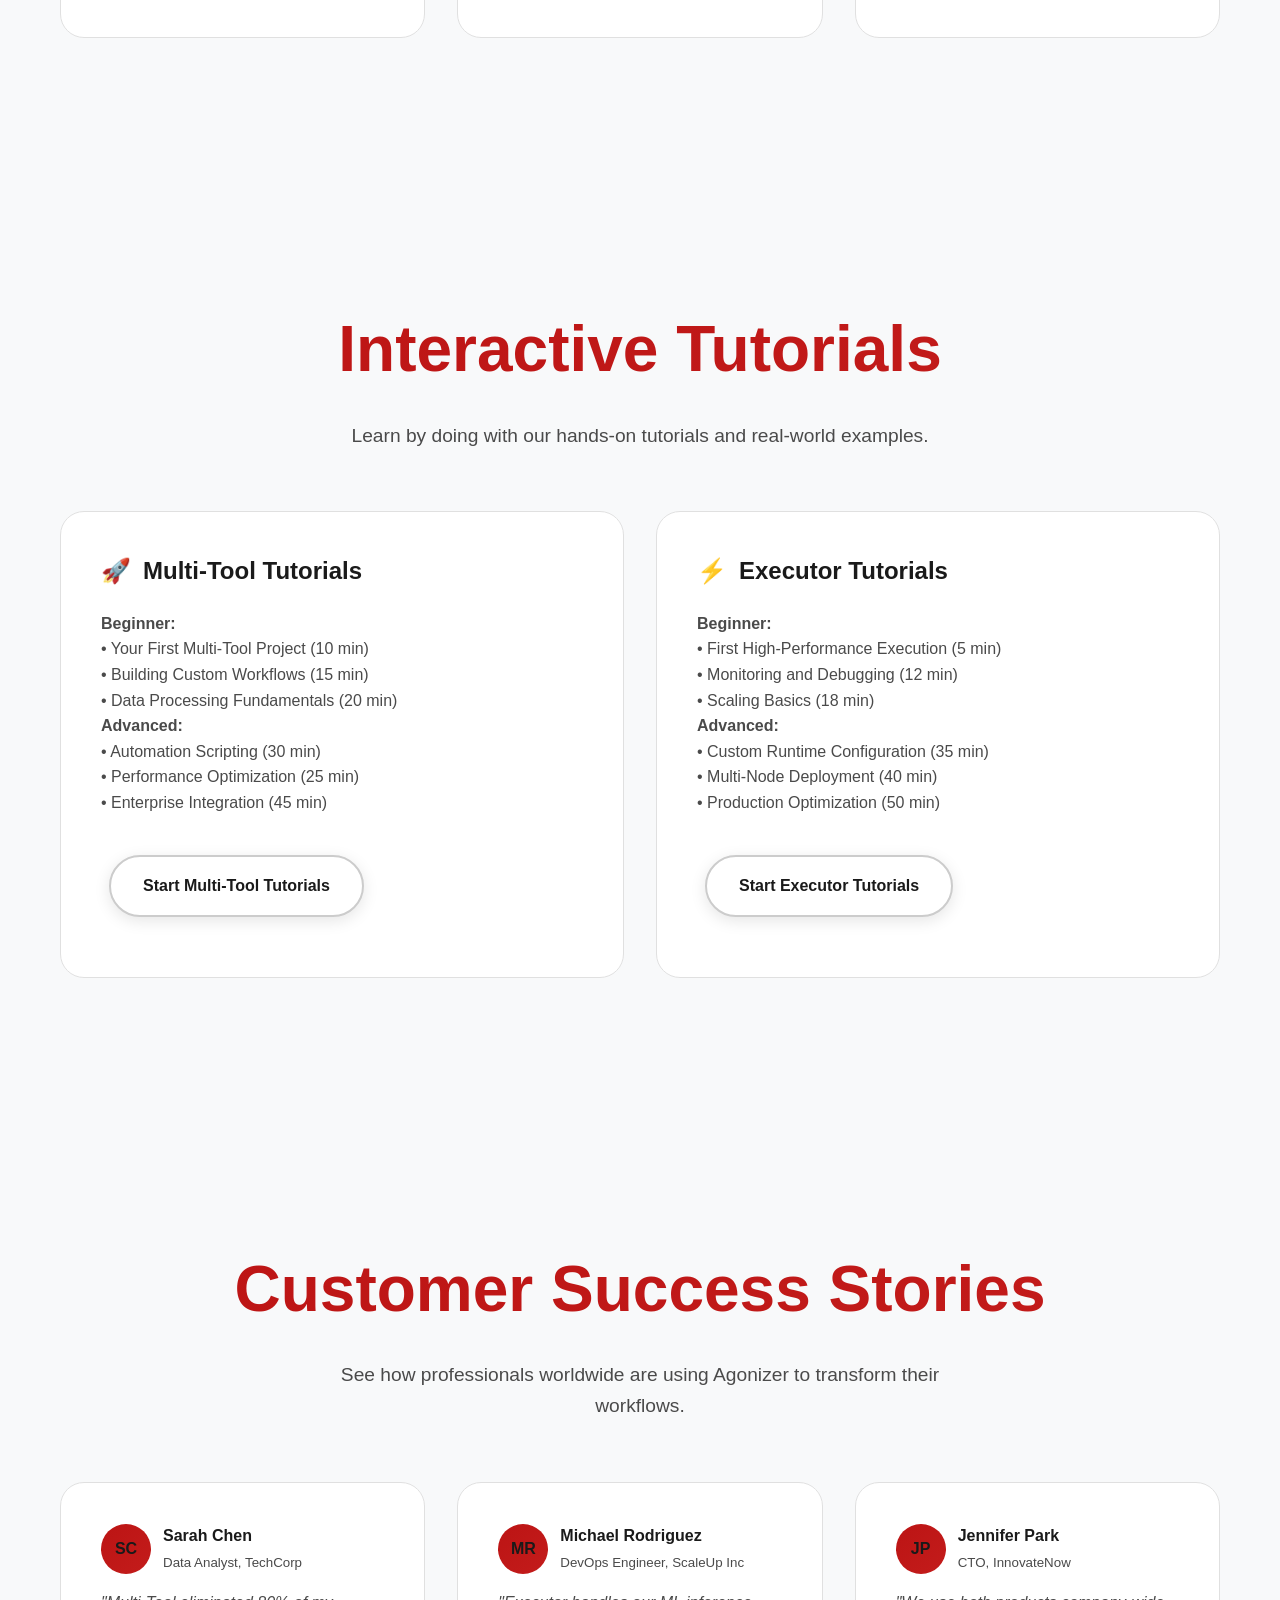
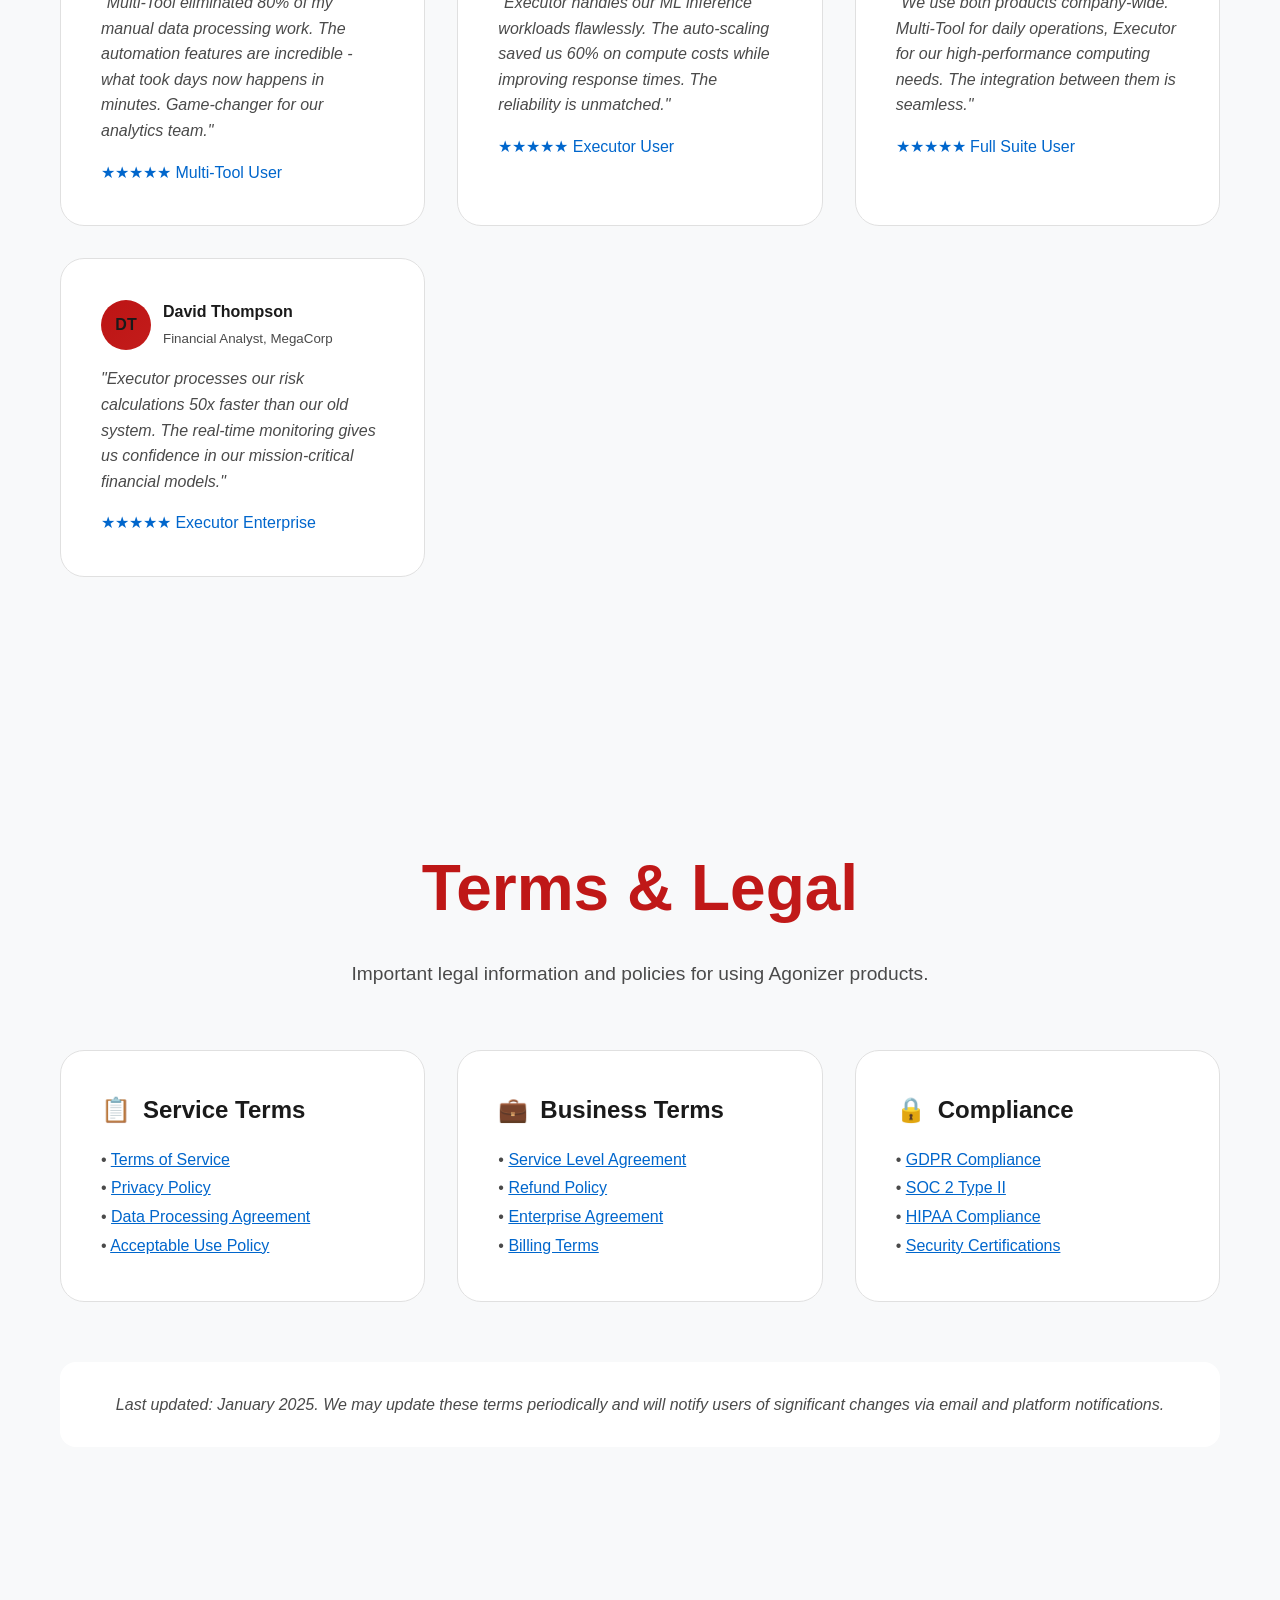
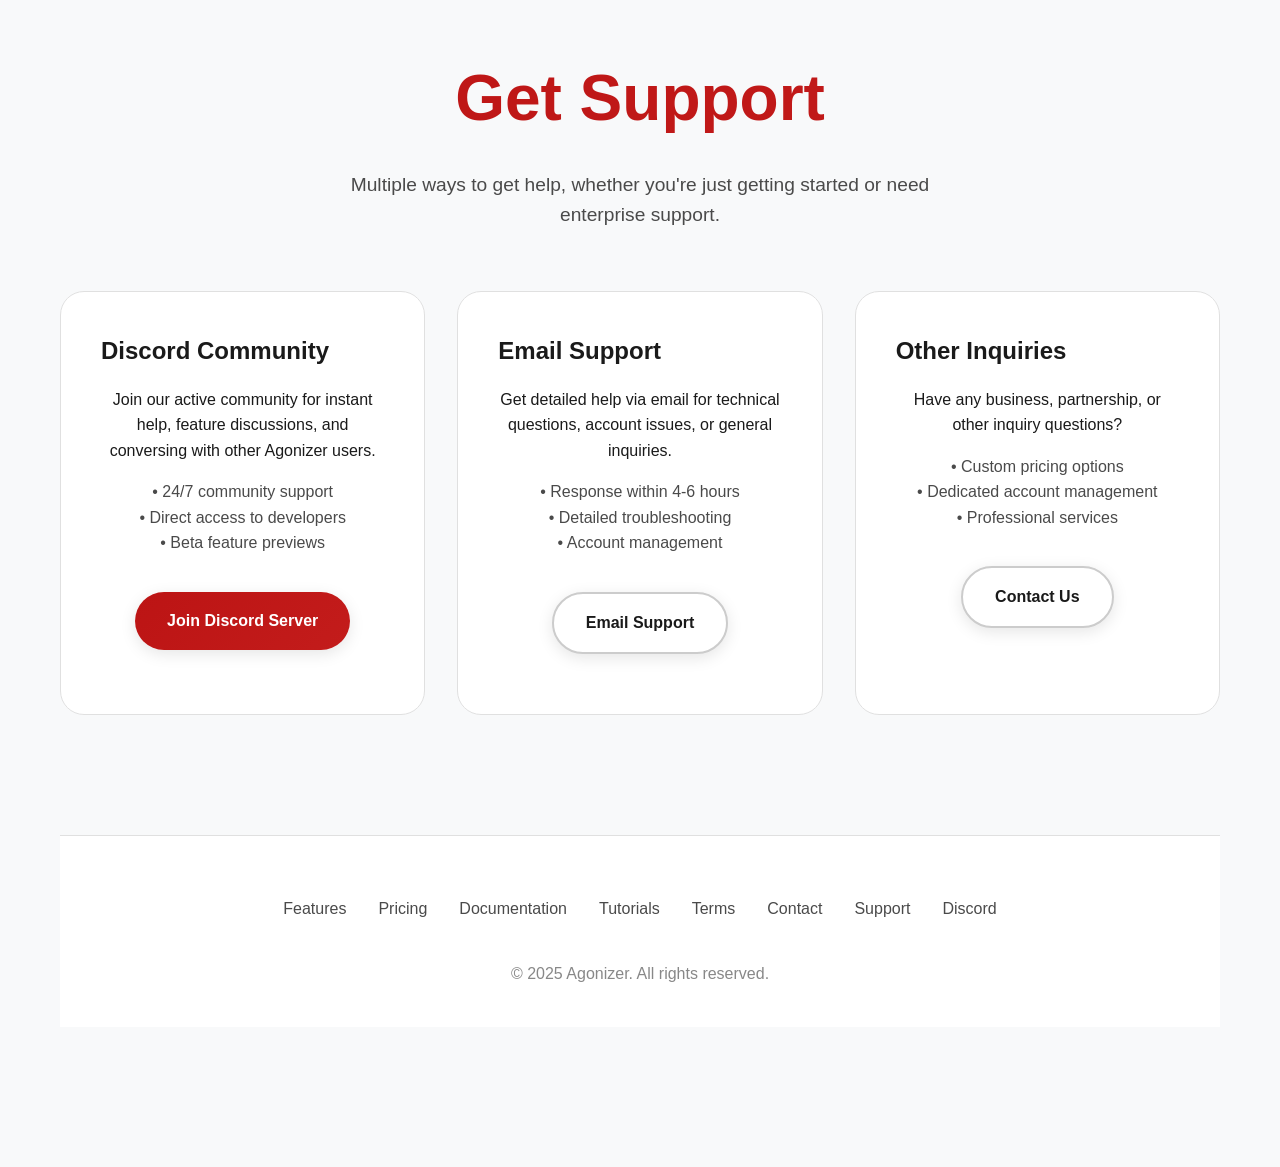
==== commit ba3edc6d: "Rename index.html to public/index.html" ====
--- a/public/index.html
+++ b/public/index.html
@@ -1,132 +1,1056 @@
+
 <!DOCTYPE html>
 <html lang="en">
 <head>
-    <meta charset="UTF-8" />
-    <meta name="viewport" content="width=device-width, initial-scale=1.0"/>
-    <title>Agonizer - Advanced Script Executor</title>
-    <link rel="icon" type="image/png" href="assets/logo.png">
-    <link rel="shortcut icon" type="image/png" href="assets/logo.png">
-    <link rel="apple-touch-icon" href="assets/logo.png">
-    <link rel="stylesheet" href="styles.css" />
+    <meta charset="UTF-8">
+    <meta name="viewport" content="width=device-width, initial-scale=1.0">
+    <title>Agonizer - Advanced Roblox Multi-Tool & Executor Software</title>
+    <style>
+        :root {
+            --bg-primary: #000000;
+            --bg-secondary: #000000;
+            --bg-card: #000000;
+            --bg-card-hover: #000000;
+            --text-primary: #ffffff;
+            --text-secondary: #b3b3b3;
+            --text-muted: #666666;
+            --accent-primary: #c31c1b;
+            --accent-secondary: #ff6b35;
+            --accent-gradient: linear-gradient(135deg, #bc1414 0%, #c31c1b 100%);
+            --border-primary: #333333;
+            --border-secondary: #555555;
+            --shadow-primary: 0 8px 32px rgba(0, 212, 255, 0.15);
+            --shadow-secondary: 0 4px 16px rgba(0, 0, 0, 0.3);
+            --blur-bg: rgba(0, 0, 0, 0.8);
+        }
+
+        [data-theme="light"] {
+            --bg-primary: #f8f9fa;
+            --bg-secondary: #ffffff;
+            --bg-card: #ffffff;
+            --bg-card-hover: #f1f3f4;
+            --text-primary: #1a1a1a;
+            --text-secondary: #4a4a4a;
+            --text-muted: #888888;
+            --accent-primary: #0066cc;
+            --accent-secondary: #ff4444;
+            --border-primary: #e0e0e0;
+            --border-secondary: #cccccc;
+            --shadow-primary: 0 8px 32px rgba(0, 102, 204, 0.15);
+            --shadow-secondary: 0 4px 16px rgba(0, 0, 0, 0.1);
+            --blur-bg: rgba(255, 255, 255, 0.8);
+        }
+        
+        * {
+            margin: 0;
+            padding: 0;
+            box-sizing: border-box;
+        }
+        
+        body {
+            background: var(--bg-primary);
+            color: var(--text-primary);
+            font-family: -apple-system, BlinkMacSystemFont, 'Segoe UI', Roboto, Oxygen, Ubuntu, Cantarell, sans-serif;
+            font-size: 16px;
+            line-height: 1.6;
+            overflow-x: hidden;
+            transition: all 0.4s cubic-bezier(0.4, 0, 0.2, 1);
+        }
+        
+        .animated-bg {
+            position: fixed;
+            top: 0;
+            left: 0;
+            width: 100%;
+            height: 100%;
+            z-index: -2;
+            background: var(--bg-primary);
+        }
+        
+        .animated-bg::before {
+            content: '';
+            position: absolute;
+            top: 0;
+            left: 0;
+            width: 100%;
+            height: 100%;
+            background: 
+                radial-gradient(circle at 20% 80%, rgba(0, 212, 255, 0.1) 0%, transparent 50%),
+                radial-gradient(circle at 80% 20%, rgba(255, 107, 53, 0.1) 0%, transparent 50%),
+                radial-gradient(circle at 40% 40%, rgba(0, 212, 255, 0.05) 0%, transparent 50%);
+            animation: float 20s ease-in-out infinite;
+        }
+        
+        @keyframes float {
+            0%, 100% { transform: translate(0, 0) rotate(0deg); }
+            33% { transform: translate(30px, -30px) rotate(1deg); }
+            66% { transform: translate(-20px, 20px) rotate(-1deg); }
+        }
+        
+        .container {
+            max-width: 1200px;
+            margin: 0 auto;
+            padding: 0 20px;
+            position: relative;
+            z-index: 1;
+        }
+        
+        .theme-toggle {
+            position: fixed;
+            top: 30px;
+            right: 30px;
+            background: var(--blur-bg);
+            backdrop-filter: blur(20px);
+            border: 1px solid var(--border-primary);
+            color: var(--text-primary);
+            padding: 12px 16px;
+            cursor: pointer;
+            border-radius: 50px;
+            font-size: 14px;
+            font-weight: 600;
+            transition: all 0.4s cubic-bezier(0.4, 0, 0.2, 1);
+            z-index: 1000;
+            box-shadow: var(--shadow-secondary);
+        }
+        
+        .theme-toggle:hover {
+            transform: translateY(-2px) scale(1.05);
+            box-shadow: var(--shadow-primary);
+        }
+        
+        .hero {
+            padding: 120px 0 80px 0;
+            text-align: center;
+            position: relative;
+        }
+        
+        .hero h1 {
+            font-size: clamp(3.5rem, 8vw, 7rem);
+            font-weight: 900;
+            background: var(--accent-gradient);
+            background-clip: text;
+            -webkit-background-clip: text;
+            -webkit-text-fill-color: transparent;
+            margin-bottom: 24px;
+            letter-spacing: -0.05em;
+            line-height: 0.9;
+        }
+        
+        .hero-subtitle {
+            font-size: clamp(1.2rem, 3vw, 1.8rem);
+            color: var(--text-secondary);
+            margin-bottom: 40px;
+            max-width: 800px;
+            margin-left: auto;
+            margin-right: auto;
+        }
+        
+        .product-tabs {
+            display: flex;
+            justify-content: center;
+            gap: 8px;
+            margin: 60px 0 40px 0;
+            flex-wrap: wrap;
+        }
+        
+        .product-tab {
+            background: var(--bg-card);
+            border: 2px solid var(--border-primary);
+            color: var(--text-secondary);
+            padding: 16px 32px;
+            cursor: pointer;
+            border-radius: 50px;
+            font-weight: 600;
+            transition: all 0.4s cubic-bezier(0.4, 0, 0.2, 1);
+            position: relative;
+            overflow: hidden;
+        }
+        
+        .product-tab.active {
+            background: var(--accent-gradient);
+            border-color: transparent;
+            color: white;
+            transform: translateY(-2px);
+            box-shadow: var(--shadow-primary);
+        }
+        
+        .product-tab:hover:not(.active) {
+            border-color: var(--accent-primary);
+            transform: translateY(-2px);
+            box-shadow: var(--shadow-secondary);
+        }
+        
+        .product-content {
+            display: none;
+            animation: fadeInUp 0.6s cubic-bezier(0.4, 0, 0.2, 1);
+        }
+        
+        .product-content.active {
+            display: block;
+        }
+        
+        @keyframes fadeInUp {
+            from {
+                opacity: 0;
+                transform: translateY(30px);
+            }
+            to {
+                opacity: 1;
+                transform: translateY(0);
+            }
+        }
+        
+        .nav {
+            background: var(--blur-bg);
+            backdrop-filter: blur(20px);
+            border: 1px solid var(--border-primary);
+            border-radius: 20px;
+            padding: 16px 24px;
+            margin: 40px 0;
+            display: flex;
+            justify-content: center;
+            flex-wrap: wrap;
+            gap: 8px;
+            box-shadow: var(--shadow-secondary);
+        }
+        
+        .nav a {
+            color: var(--text-secondary);
+            text-decoration: none;
+            padding: 12px 20px;
+            border-radius: 12px;
+            font-weight: 500;
+            transition: all 0.3s ease;
+            position: relative;
+        }
+        
+        .nav a:hover {
+            background: var(--bg-card-hover);
+            color: var(--accent-primary);
+            transform: translateY(-1px);
+        }
+        
+        .section {
+            margin: 80px 0;
+            padding: 60px 0;
+        }
+        
+        .section h2 {
+            font-size: clamp(2.5rem, 5vw, 4rem);
+            font-weight: 800;
+            text-align: center;
+            margin-bottom: 20px;
+            background: var(--accent-gradient);
+            background-clip: text;
+            -webkit-background-clip: text;
+            -webkit-text-fill-color: transparent;
+        }
+        
+        .section-subtitle {
+            text-align: center;
+            color: var(--text-secondary);
+            font-size: 1.2rem;
+            margin-bottom: 60px;
+            max-width: 600px;
+            margin-left: auto;
+            margin-right: auto;
+        }
+        
+        .card-grid {
+            display: grid;
+            grid-template-columns: repeat(auto-fit, minmax(350px, 1fr));
+            gap: 32px;
+            margin: 60px 0;
+        }
+        
+        .card {
+            background: var(--bg-card);
+            border: 1px solid var(--border-primary);
+            border-radius: 24px;
+            padding: 40px;
+            transition: all 0.4s cubic-bezier(0.4, 0, 0.2, 1);
+            position: relative;
+            overflow: hidden;
+        }
+        
+        .card::before {
+            content: '';
+            position: absolute;
+            top: 0;
+            left: 0;
+            right: 0;
+            height: 1px;
+            background: var(--accent-gradient);
+            transform: scaleX(0);
+            transition: transform 0.4s ease;
+        }
+        
+        .card:hover {
+            transform: translateY(-8px);
+            border-color: var(--accent-primary);
+            box-shadow: var(--shadow-primary);
+            background: var(--bg-card-hover);
+        }
+        
+        .card:hover::before {
+            transform: scaleX(1);
+        }
+        
+        .card h3 {
+            font-size: 1.5rem;
+            font-weight: 700;
+            margin-bottom: 16px;
+            color: var(--text-primary);
+            display: flex;
+            align-items: center;
+            gap: 12px;
+        }
+        
+        .price-card {
+            text-align: center;
+            position: relative;
+        }
+        
+        .price-card.featured {
+            transform: scale(1.05);
+            border: 2px solid var(--accent-primary);
+        }
+        
+        .price-card.featured::after {
+            content: 'Most Popular';
+            position: absolute;
+            top: -16px;
+            left: 50%;
+            transform: translateX(-50%);
+            background: var(--accent-gradient);
+            color: white;
+            padding: 8px 24px;
+            border-radius: 20px;
+            font-size: 14px;
+            font-weight: 600;
+        }
+        
+        .price {
+            font-size: 3rem;
+            font-weight: 900;
+            background: var(--accent-gradient);
+            background-clip: text;
+            -webkit-background-clip: text;
+            -webkit-text-fill-color: transparent;
+            margin: 20px 0;
+        }
+        
+        .cta-button {
+            background: var(--accent-gradient);
+            color: white;
+            border: none;
+            padding: 16px 32px;
+            border-radius: 50px;
+            font-weight: 600;
+            cursor: pointer;
+            transition: all 0.4s cubic-bezier(0.4, 0, 0.2, 1);
+            text-decoration: none;
+            display: inline-block;
+            margin: 20px 8px;
+            font-size: 16px;
+            box-shadow: var(--shadow-secondary);
+        }
+        
+        .cta-button:hover {
+            transform: translateY(-3px) scale(1.02);
+            box-shadow: var(--shadow-primary);
+        }
+        
+        .cta-button.secondary {
+            background: var(--bg-card);
+            color: var(--text-primary);
+            border: 2px solid var(--border-secondary);
+        }
+        
+        .faq-item {
+            background: var(--bg-card);
+            border: 1px solid var(--border-primary);
+            border-radius: 16px;
+            margin: 20px 0;
+            overflow: hidden;
+            transition: all 0.3s ease;
+        }
+        
+        .faq-question {
+            padding: 24px;
+            cursor: pointer;
+            font-weight: 600;
+            display: flex;
+            justify-content: space-between;
+            align-items: center;
+            background: var(--bg-card);
+            transition: all 0.3s ease;
+        }
+        
+        .faq-question:hover {
+            background: var(--bg-card-hover);
+        }
+        
+        .faq-answer {
+            padding: 0 24px;
+            max-height: 0;
+            overflow: hidden;
+            transition: all 0.4s ease;
+            color: var(--text-secondary);
+        }
+        
+        .faq-item.open .faq-answer {
+            padding: 0 24px 24px 24px;
+            max-height: 200px;
+        }
+        
+        .faq-item.open .faq-question::after {
+            transform: rotate(180deg);
+        }
+        
+        .faq-question::after {
+            content: '⌄';
+            font-size: 24px;
+            transition: transform 0.3s ease;
+        }
+        
+        .contact-grid {
+            display: grid;
+            grid-template-columns: repeat(auto-fit, minmax(300px, 1fr));
+            gap: 32px;
+            margin: 60px 0;
+        }
+        
+        .contact-card {
+            text-align: center;
+            padding: 40px;
+        }
+        
+        @keyframes pulse {
+            0%, 100% { transform: scale(1); }
+            50% { transform: scale(1.05); }
+        }
+        
+        .footer {
+            background: var(--bg-secondary);
+            border-top: 1px solid var(--border-primary);
+            padding: 60px 0 40px 0;
+            margin-top: 120px;
+            text-align: center;
+        }
+        
+        .footer-links {
+            display: flex;
+            justify-content: center;
+            flex-wrap: wrap;
+            gap: 32px;
+            margin-bottom: 40px;
+        }
+        
+        .footer-links a {
+            color: var(--text-secondary);
+            text-decoration: none;
+            transition: color 0.3s ease;
+        }
+        
+        .footer-links a:hover {
+            color: var(--accent-primary);
+        }
+        
+        @media (max-width: 768px) {
+            .container {
+                padding: 0 16px;
+            }
+            
+            .hero {
+                padding: 80px 0 60px 0;
+            }
+            
+            .product-tabs {
+                flex-direction: column;
+                align-items: center;
+            }
+            
+            .product-tab {
+                width: 100%;
+                max-width: 300px;
+                text-align: center;
+            }
+            
+            .nav {
+                flex-direction: column;
+                align-items: center;
+            }
+            
+            .nav a {
+                width: 100%;
+                text-align: center;
+            }
+            
+            .card-grid {
+                grid-template-columns: 1fr;
+                gap: 24px;
+            }
+            
+            .card {
+                padding: 24px;
+            }
+            
+            .theme-toggle {
+                top: 20px;
+                right: 20px;
+            }
+        }
+    </style>
 </head>
 <body>
-    <div class="floating-particles" id="particles"></div>
-
-    <header class="header">
-        <div class="nav-container">
-            <div class="nav-left">
-                <a href="https://agonizer.net/#home" class="logo-link" target="_blank" rel="noopener noreferrer">
-                    <img src="assets/logo.png" alt="Agonizer Logo" class="logo" id="logoImg">
-                    <div class="logo-fallback" id="logoFallback">Agonizer</div>
-                </a>
-                <a href="https://agonizer.net/#home" target="_blank" rel="noopener noreferrer">Home</a>
-                <a href="https://agonizer.net/faq" target="_blank" rel="noopener noreferrer">Frequently Asked Questions</a>
-            </div>
-            <div class="nav-right">
-                <a href="https://agonizer.net/docs" target="_blank" rel="noopener noreferrer">Documentation</a>
-                <a href="https://agonizer.net/terms" target="_blank" rel="noopener noreferrer">Terms of Service</a>
-                <a href="https://agonizer.net/status" target="_blank" rel="noopener noreferrer">Status</a>
-                <a href="https://agonizer.net/support" target="_blank" rel="noopener noreferrer">Support</a>
+    <div class="animated-bg"></div>
+    
+    <button class="theme-toggle" onclick="toggleTheme()">Dark Mode</button>
+    
+    <div class="container">
+        <div class="hero">
+            <h1>Agonizer</h1>
+            <p class="hero-subtitle">Roblox Multi-Tool & Executor Software - Like steroids for Roblox</p>
+            
+            <div class="product-tabs">
+                <div class="product-tab active" onclick="switchProduct('multitool')">
+                    Agonizer Multi-Tool
+                </div>
+                <div class="product-tab" onclick="switchProduct('executor')">
+                    Agonizer Executor
+                </div>
             </div>
         </div>
-    </header>
-
-    <section class="hero" id="home">
-        <div class="hero-content">
-            <h1>Agonizer</h1>
-            <p>The most advanced script executor with unparalleled performance and security. Experience the future of script execution.</p>
-            <button class="cta-button" onclick="scrollToSection('download')">Get Started</button>
+        
+        <div class="nav">
+            <a href="#features">Features</a>
+            <a href="#pricing">Pricing</a>
+            <a href="#faq">FAQ</a>
+            <a href="#docs">Documentation</a>
+            <a href="#tutorials">Tutorials</a>
+            <a href="#reviews">Reviews</a>
+            <a href="#terms">Terms</a>
+            <a href="#contact">Contact</a>
+            <a href="#discord">Discord</a>
         </div>
-    </section>
-
-    <section class="features" id="features">
-        <h2>Advanced Features</h2>
-        <div class="features-grid">
-            <div class="feature-card">
-                <h3>Lightning Fast</h3>
-                <p>Optimized execution engine delivers blazing fast performance with minimal system impact.</p>
-            </div>
-            <div class="feature-card">
-                <h3>Secure Architecture</h3>
-                <p>Built with security in mind, featuring advanced protection mechanisms and encrypted communications.</p>
-            </div>
-            <div class="feature-card">
-                <h3>User Friendly</h3>
-                <p>Intuitive interface designed for both beginners and advanced users with extensive customization options.</p>
-            </div>
-            <div class="feature-card">
-                <h3>Regular Updates</h3>
-                <p>Continuous development ensures compatibility and introduces new features regularly.</p>
-            </div>
-            <div class="feature-card">
-                <h3>24/7 Support</h3>
-                <p>Dedicated support team available around the clock to assist with any issues or questions.</p>
-            </div>
-            <div class="feature-card">
-                <h3>Premium Quality</h3>
-                <p>Industry-leading stability and reliability with extensive testing and quality assurance.</p>
+        
+        <!-- MULTI-TOOL CONTENT -->
+        <div class="product-content active" id="multitool-content">
+            <div class="section" id="features">
+                <h2>Multi-Tool Features</h2>
+                <p class="section-subtitle">Variety of features. For Windows users only. Run as administrator.</p>
+                
+                <div class="card-grid">
+                    <div class="card">
+                        <h3>FPS Booster</h3>
+                        <p>Improve the FPS and overall quality of your Roblox experience.</p>
+                    </div>
+                    
+                    <div class="card">
+                        <h3>Roblox Installer/Uninstaller</h3>
+                        <p>Install, Re-Install, or Uninstall Roblox Player and Roblox Studio.</p>
+                    </div>
+                    
+                    <div class="card">
+                        <h3>AutoClicker</h3>
+                        <p>You can set any keybind of your choice to toggle it off and on & how fast you want it to click.</p>
+                    </div>
+                    
+                    <div class="card">
+                        <h3>Multi-Instance</h3>
+                        <p>Will let you be able to run multiple tabs of Roblox at a time.</p>
+                    </div>
+                    
+                    <div class="card">
+                        <h3>Kill Roblox</h3>
+                        <p>Press a button to end and close all instances of Roblox Player and Roblox Studio.</p>
+                    </div>
+                    
+                    <div class="card">
+                        <h3>Get Roblox Version</h3>
+                        <p>Gets current version of the Roblox you have.</p>
+                    </div>
+                </div>
+            </div>
+            
+            <div class="section" id="pricing">
+                <h2>Multi-Tool Pricing</h2>
+                <p class="section-subtitle">Choose the perfect plan for your multi-tool needs with flexible pricing options.</p>
+                
+                <div class="card-grid">
+                    <div class="card price-card">
+                        <h3>🌱 Starter</h3>
+                        <div class="price">$39<span style="font-size: 1rem;">/mo</span></div>
+                        <p>Perfect for individuals and small projects</p>
+                        <ul style="text-align: left; margin: 20px 0; color: var(--text-secondary);">
+                            <li>✓ 25 integrated tools</li>
+                            <li>✓ 5GB cloud storage</li>
+                            <li>✓ Basic automation</li>
+                            <li>✓ Email support</li>
+                            <li>✓ 1 user license</li>
+                        </ul>
+                        <a href="#" class="cta-button">Start Free Trial</a>
+                    </div>
+                    
+                    <div class="card price-card featured">
+                        <h3>💼 Professional</h3>
+                        <div class="price">$99<span style="font-size: 1rem;">/mo</span></div>
+                        <p>Advanced features for power users</p>
+                        <ul style="text-align: left; margin: 20px 0; color: var(--text-secondary);">
+                            <li>✓ All 50+ tools</li>
+                            <li>✓ 100GB cloud storage</li>
+                            <li>✓ Advanced automation</li>
+                            <li>✓ Priority support</li>
+                            <li>✓ 5 user licenses</li>
+                            <li>✓ Custom integrations</li>
+                        </ul>
+                        <a href="#" class="cta-button">Start Free Trial</a>
+                    </div>
+                    
+                    <div class="card price-card">
+                        <h3>🏢 Enterprise</h3>
+                        <div class="price">Custom</div>
+                        <p>Tailored solutions for large teams</p>
+                        <ul style="text-align: left; margin: 20px 0; color: var(--text-secondary);">
+                            <li>✓ Everything in Professional</li>
+                            <li>✓ Unlimited storage</li>
+                            <li>✓ White-label options</li>
+                            <li>✓ 24/7 dedicated support</li>
+                            <li>✓ Unlimited users</li>
+                            <li>✓ On-premise deployment</li>
+                        </ul>
+                        <a href="#" class="cta-button secondary">Contact Sales</a>
+                    </div>
+                </div>
+            </div>
+            
+            <div class="section" id="faq">
+                <h2>Multi-Tool FAQ</h2>
+                <p class="section-subtitle">Common questions about Agonizer Multi-Tool</p>
+                
+                <div class="faq-item" onclick="toggleFAQ(this)">
+                    <div class="faq-question">What tools are included in the Multi-Tool suite?</div>
+                    <div class="faq-answer">
+                        <p>Multi-Tool includes 50+ integrated tools including data processors, file converters, image editors, text analyzers, code formatters, encryption tools, network utilities, system monitors, and much more. The Professional plan includes all tools with no restrictions.</p>
+                    </div>
+                </div>
+                
+                <div class="faq-item" onclick="toggleFAQ(this)">
+                    <div class="faq-question">Can I use Multi-Tool offline?</div>
+                    <div class="faq-answer">
+                        <p>Yes! Multi-Tool works completely offline for core functionality. Cloud features like sync, backup, and collaboration require internet, but all tools function locally for privacy and reliability.</p>
+                    </div>
+                </div>
+                
+                <div class="faq-item" onclick="toggleFAQ(this)">
+                    <div class="faq-question">How does automation work in Multi-Tool?</div>
+                    <div class="faq-answer">
+                        <p>Our visual scripting system lets you drag and drop tools to create workflows. Set triggers, conditions, and actions without coding. Advanced users can also write custom scripts using our API.</p>
+                    </div>
+                </div>
+                
+                <div class="faq-item" onclick="toggleFAQ(this)">
+                    <div class="faq-question">Is there a learning curve?</div>
+                    <div class="faq-answer">
+                        <p>Multi-Tool is designed for immediate productivity. Most users master basic operations within hours. Our guided tutorials and smart suggestions help you discover new tools and features naturally.</p>
+                    </div>
+                </div>
             </div>
         </div>
-    </section>
-
-    <section class="download-section" id="download">
-        <h2>Download Agonizer</h2>
-        <p>Choose your platform and start using the most advanced script executor available.</p>
-        <div class="download-buttons">
-            <a href="https://agonizer.net/download/windows" class="download-btn" target="_blank" rel="noopener noreferrer">Download for Windows</a>
-            <a href="https://agonizer.net/download/mac" class="download-btn" target="_blank" rel="noopener noreferrer">Download for Linux</a>
-            <a href="https://agonizer.net/download/mac" class="download-btn" target="_blank" rel="noopener noreferrer">Download for Mac</a>
-            <a href="https://agonizer.net/download/linux" class="download-btn" target="_blank" rel="noopener noreferrer">Download for IOS</a>
-            <a href="https://agonizer.net/download/linux" class="download-btn" target="_blank" rel="noopener noreferrer">Download for Android</a>
+        
+        <!-- EXECUTOR CONTENT -->
+        <div class="product-content" id="executor-content">
+            <div class="section" id="features">
+                <h2>Executor Features</h2>
+                <p class="section-subtitle">High-performance execution environment built for speed, reliability, and scalability in mission-critical applications.</p>
+                
+                <div class="card-grid">
+                    <div class="card">
+                        <h3><div class="feature-icon">🚀</div> Blazing Fast Execution</h3>
+                        <p>Execute tasks 50x faster with our optimized runtime engine. Advanced JIT compilation, memory optimization, and parallel processing deliver unprecedented performance.</p>
+                    </div>
+                    
+                    <div class="card">
+                        <h3><div class="feature-icon">⚡</div> Real-time Processing</h3>
+                        <p>Process millions of operations per second with sub-millisecond latency. Perfect for high-frequency trading, real-time analytics, and time-critical applications.</p>
+                    </div>
+                    
+                    <div class="card">
+                        <h3><div class="feature-icon">🔄</div> Auto-scaling</h3>
+                        <p>Automatically scale from single-core to multi-node clusters. Dynamic resource allocation ensures optimal performance while minimizing costs.</p>
+                    </div>
+                    
+                    <div class="card">
+                        <h3><div class="feature-icon">🛡️</div> Fault Tolerance</h3>
+                        <p>Built-in redundancy, automatic failover, and self-healing capabilities ensure 99.99% uptime. Your critical processes never stop running.</p>
+                    </div>
+                    
+                    <div class="card">
+                        <h3><div class="feature-icon">📡</div> Advanced Monitoring</h3>
+                        <p>Real-time performance metrics, resource utilization tracking, and predictive alerting. Full observability into your execution environment.</p>
+                    </div>
+                    
+                    <div class="card">
+                        <h3><div class="feature-icon">🔐</div> Military-grade Security</h3>
+                        <p>End-to-end encryption, secure execution environments, and compliance with the highest security standards. Perfect for sensitive workloads.</p>
+                    </div>
+                </div>
+            </div>
+            
+            <div class="section" id="pricing">
+                <h2>Executor Pricing</h2>
+                <p class="section-subtitle">Performance-based pricing that scales with your execution needs.</p>
+                
+                <div class="card-grid">
+                    <div class="card price-card">
+                        <h3>⚡ Basic</h3>
+                        <div class="price">$79<span style="font-size: 1rem;">/mo</span></div>
+                        <p>High-performance execution for small workloads</p>
+                        <ul style="text-align: left; margin: 20px 0; color: var(--text-secondary);">
+                            <li>✓ 1M executions/month</li>
+                            <li>✓ 4-core execution nodes</li>
+                            <li>✓ 99.9% uptime SLA</li>
+                            <li>✓ Email support</li>
+                            <li>✓ Basic monitoring</li>
+                        </ul>
+                        <a href="#" class="cta-button">Start Free Trial</a>
+                    </div>
+                    
+                    <div class="card price-card featured">
+                        <h3>🚀 Performance</h3>
+                        <div class="price">$299<span style="font-size: 1rem;">/mo</span></div>
+                        <p>Maximum performance for demanding applications</p>
+                        <ul style="text-align: left; margin: 20px 0; color: var(--text-secondary);">
+                            <li>✓ 10M executions/month</li>
+                            <li>✓ 16-core execution nodes</li>
+                            <li>✓ 99.99% uptime SLA</li>
+                            <li>✓ Priority support</li>
+                            <li>✓ Advanced monitoring</li>
+                            <li>✓ Auto-scaling</li>
+                        </ul>
+                        <a href="#" class="cta-button">Start Free Trial</a>
+                    </div>
+                    
+                    <div class="card price-card">
+                        <h3>🏢 Enterprise</h3>
+                        <div class="price">Custom</div>
+                        <p>Unlimited scale for enterprise workloads</p>
+                        <ul style="text-align: left; margin: 20px 0; color: var(--text-secondary);">
+                            <li>✓ Unlimited executions</li>
+                            <li>✓ Custom node configurations</li>
+                            <li>✓ 99.999% uptime SLA</li>
+                            <li>✓ 24/7 dedicated support</li>
+                            <li>✓ Custom monitoring</li>
+                            <li>✓ On-premise options</li>
+                        </ul>
+                        <a href="#" class="cta-button secondary">Contact Sales</a>
+                    </div>
+                </div>
+            </div>
+            
+            <div class="section" id="faq">
+                <h2>Executor FAQ</h2>
+                <p class="section-subtitle">Common questions about Agonizer Executor</p>
+                
+                <div class="faq-item" onclick="toggleFAQ(this)">
+                    <div class="faq-question">What types of workloads can Executor handle?</div>
+                    <div class="faq-answer">
+                        <p>Executor is designed for high-performance computing tasks including data processing, machine learning inference, real-time analytics, financial modeling, scientific computing, and any CPU/memory intensive operations requiring maximum speed and reliability.</p>
+                    </div>
+                </div>
+                
+                <div class="faq-item" onclick="toggleFAQ(this)">
+                    <div class="faq-question">How does auto-scaling work?</div>
+                    <div class="faq-answer">
+                        <p>Executor automatically monitors resource utilization and scales execution nodes up or down based on demand. This ensures optimal performance during peak loads while minimizing costs during low usage periods.</p>
+                    </div>
+                </div>
+                
+                <div class="faq-item" onclick="toggleFAQ(this)">
+                    <div class="faq-question">What programming languages are supported?</div>
+                    <div class="faq-answer">
+                        <p>Executor supports Python, JavaScript/Node.js, Go, Rust, C++, Java, and more. Our runtime environment includes optimized interpreters and compilers for maximum performance across all supported languages.</p>
+                    </div>
+                </div>
+                
+                <div class="faq-item" onclick="toggleFAQ(this)">
+                    <div class="faq-question">How reliable is the 99.99% uptime guarantee?</div>
+                    <div class="faq-answer">
+                        <p>Our infrastructure includes redundant nodes across multiple availability zones, automatic failover, health monitoring, and self-healing capabilities. We maintain detailed SLA reports and provide credits for any downtime below our guarantee.</p>
+                    </div>
+                </div>
+            </div>
         </div>
-    </section>
-
-    <footer class="footer">
-        <div class="footer-content">
-            <p>Send any communications or inquiries to <a href="mailto:support@agonizer.net" style="color: #ff0044;">support@agonizer.net</a>.</p>
-            <p>&copy; 2025 Agonizer. All rights reserved.</p>
-            <div class="version-info">
-                <h3>Agonizer 0.1</h3>
-                <p>An evolution of execution. Coming soon to a computer near you.</p>
-                <div class="social-buttons">
-                    <a href="https://www.youtube.com/@ag4nist/" class="social-btn" target="_blank" rel="noopener noreferrer">Subscribe to us on YouTube</a>
-                    <a href="/discord" class="social-btn" target="_blank" rel="noopener noreferrer">Join the Discord</a>
-                </div>
+        
+        <!-- SHARED SECTIONS -->
+        <div class="section" id="discord">
+            <h2>Join Our Community</h2>
+            <p class="section-subtitle">Get instant support and stay updated on the latest features.</p>
+            <div class="card" style="text-align: center; max-width: 600px; margin: 0 auto;">
+                <a href="https://discord.gg/agonizer" class="cta-button">Join Discord Server</a>
             </div>
         </div>
-    </footer>
+        
+        <div class="section" id="docs">
+            <h2>Documentation</h2>
+            <p class="section-subtitle">Comprehensive guides and references for both Multi-Tool and Executor platforms.</p>
+            
+            <div class="card-grid">
+                <div class="card">
+                    <h3><div class="feature-icon">📚</div> Getting Started</h3>
+                    <p><strong>Multi-Tool:</strong> Installation, first project setup, workspace customization<br><br>
+                    <strong>Executor:</strong> Runtime deployment, first execution, performance tuning</p>
+                    <a href="#" style="color: var(--accent-primary); text-decoration: none;">→ View Getting Started Guides</a>
+                </div>
+                
+                <div class="card">
+                    <h3><div class="feature-icon">🔧</div> API References</h3>
+                    <p><strong>Multi-Tool:</strong> Tool APIs, automation scripting, plugin development<br><br>
+                    <strong>Executor:</strong> Execution APIs, monitoring endpoints, scaling controls</p>
+                    <a href="#" style="color: var(--accent-primary); text-decoration: none;">→ Browse API Documentation</a>
+                </div>
+                
+                <div class="card">
+                    <h3><div class="feature-icon">🏗️</div> Advanced Guides</h3>
+                    <p><strong>Multi-Tool:</strong> Custom workflows, enterprise integration, security configuration<br><br>
+                    <strong>Executor:</strong> Performance optimization, cluster management, monitoring setup</p>
+                    <a href="#" style="color: var(--accent-primary); text-decoration: none;">→ Explore Advanced Topics</a>
+                </div>
+            </div>
+        </div>
+        
+        <div class="section" id="tutorials">
+            <h2>Interactive Tutorials</h2>
+            <p class="section-subtitle">Learn by doing with our hands-on tutorials and real-world examples.</p>
+            
+            <div class="card-grid">
+                <div class="card">
+                    <h3><div class="feature-icon">🚀</div> Multi-Tool Tutorials</h3>
+                    <div style="text-align: left; margin: 20px 0; color: var(--text-secondary);">
+                        <p><strong>Beginner:</strong></p>
+                        <p>• Your First Multi-Tool Project (10 min)<br>
+                        • Building Custom Workflows (15 min)<br>
+                        • Data Processing Fundamentals (20 min)</p>
+                        
+                        <p><strong>Advanced:</strong></p>
+                        <p>• Automation Scripting (30 min)<br>
+                        • Performance Optimization (25 min)<br>
+                        • Enterprise Integration (45 min)</p>
+                    </div>
+                    <a href="#" class="cta-button secondary">Start Multi-Tool Tutorials</a>
+                </div>
+                
+                <div class="card">
+                    <h3><div class="feature-icon">⚡</div> Executor Tutorials</h3>
+                    <div style="text-align: left; margin: 20px 0; color: var(--text-secondary);">
+                        <p><strong>Beginner:</strong></p>
+                        <p>• First High-Performance Execution (5 min)<br>
+                        • Monitoring and Debugging (12 min)<br>
+                        • Scaling Basics (18 min)</p>
+                        
+                        <p><strong>Advanced:</strong></p>
+                        <p>• Custom Runtime Configuration (35 min)<br>
+                        • Multi-Node Deployment (40 min)<br>
+                        • Production Optimization (50 min)</p>
+                    </div>
+                    <a href="#" class="cta-button secondary">Start Executor Tutorials</a>
+                </div>
+            </div>
+        </div>
+        
+        <div class="section" id="reviews">
+            <h2>Customer Success Stories</h2>
+            <p class="section-subtitle">See how professionals worldwide are using Agonizer to transform their workflows.</p>
+            
+            <div class="card-grid">
+                <div class="card">
+                    <div style="display: flex; align-items: center; gap: 12px; margin-bottom: 16px;">
+                        <div style="width: 50px; height: 50px; background: var(--accent-gradient); border-radius: 50%; display: flex; align-items: center; justify-content: center; font-weight: bold;">SC</div>
+                        <div>
+                            <strong>Sarah Chen</strong><br>
+                            <small style="color: var(--text-secondary);">Data Analyst, TechCorp</small>
+                        </div>
+                    </div>
+                    <p style="font-style: italic; color: var(--text-secondary);">"Multi-Tool eliminated 80% of my manual data processing work. The automation features are incredible - what took days now happens in minutes. Game-changer for our analytics team."</p>
+                    <div style="color: var(--accent-primary); margin-top: 16px;">★★★★★ Multi-Tool User</div>
+                </div>
+                
+                <div class="card">
+                    <div style="display: flex; align-items: center; gap: 12px; margin-bottom: 16px;">
+                        <div style="width: 50px; height: 50px; background: var(--accent-gradient); border-radius: 50%; display: flex; align-items: center; justify-content: center; font-weight: bold;">MR</div>
+                        <div>
+                            <strong>Michael Rodriguez</strong><br>
+                            <small style="color: var(--text-secondary);">DevOps Engineer, ScaleUp Inc</small>
+                        </div>
+                    </div>
+                    <p style="font-style: italic; color: var(--text-secondary);">"Executor handles our ML inference workloads flawlessly. The auto-scaling saved us 60% on compute costs while improving response times. The reliability is unmatched."</p>
+                    <div style="color: var(--accent-primary); margin-top: 16px;">★★★★★ Executor User</div>
+                </div>
+                
+                <div class="card">
+                    <div style="display: flex; align-items: center; gap: 12px; margin-bottom: 16px;">
+                        <div style="width: 50px; height: 50px; background: var(--accent-gradient); border-radius: 50%; display: flex; align-items: center; justify-content: center; font-weight: bold;">JP</div>
+                        <div>
+                            <strong>Jennifer Park</strong><br>
+                            <small style="color: var(--text-secondary);">CTO, InnovateNow</small>
+                        </div>
+                    </div>
+                    <p style="font-style: italic; color: var(--text-secondary);">"We use both products company-wide. Multi-Tool for daily operations, Executor for our high-performance computing needs. The integration between them is seamless."</p>
+                    <div style="color: var(--accent-primary); margin-top: 16px;">★★★★★ Full Suite User</div>
+                </div>
+                
+                <div class="card">
+                    <div style="display: flex; align-items: center; gap: 12px; margin-bottom: 16px;">
+                        <div style="width: 50px; height: 50px; background: var(--accent-gradient); border-radius: 50%; display: flex; align-items: center; justify-content: center; font-weight: bold;">DT</div>
+                        <div>
+                            <strong>David Thompson</strong><br>
+                            <small style="color: var(--text-secondary);">Financial Analyst, MegaCorp</small>
+                        </div>
+                    </div>
+                    <p style="font-style: italic; color: var(--text-secondary);">"Executor processes our risk calculations 50x faster than our old system. The real-time monitoring gives us confidence in our mission-critical financial models."</p>
+                    <div style="color: var(--accent-primary); margin-top: 16px;">★★★★★ Executor Enterprise</div>
+                </div>
+            </div>
+        </div>
+        
+        <div class="section" id="terms">
+            <h2>Terms & Legal</h2>
+            <p class="section-subtitle">Important legal information and policies for using Agonizer products.</p>
+            
+            <div class="card-grid">
+                <div class="card">
+                    <h3><div class="feature-icon">📋</div> Service Terms</h3>
+                    <div style="color: var(--text-secondary); line-height: 1.8;">
+                        • <a href="#" style="color: var(--accent-primary);">Terms of Service</a><br>
+                        • <a href="#" style="color: var(--accent-primary);">Privacy Policy</a><br>
+                        • <a href="#" style="color: var(--accent-primary);">Data Processing Agreement</a><br>
+                        • <a href="#" style="color: var(--accent-primary);">Acceptable Use Policy</a>
+                    </div>
+                </div>
+                
+                <div class="card">
+                    <h3><div class="feature-icon">💼</div> Business Terms</h3>
+                    <div style="color: var(--text-secondary); line-height: 1.8;">
+                        • <a href="#" style="color: var(--accent-primary);">Service Level Agreement</a><br>
+                        • <a href="#" style="color: var(--accent-primary);">Refund Policy</a><br>
+                        • <a href="#" style="color: var(--accent-primary);">Enterprise Agreement</a><br>
+                        • <a href="#" style="color: var(--accent-primary);">Billing Terms</a>
+                    </div>
+                </div>
+                
+                <div class="card">
+                    <h3><div class="feature-icon">🔒</div> Compliance</h3>
+                    <div style="color: var(--text-secondary); line-height: 1.8;">
+                        • <a href="#" style="color: var(--accent-primary);">GDPR Compliance</a><br>
+                        • <a href="#" style="color: var(--accent-primary);">SOC 2 Type II</a><br>
+                        • <a href="#" style="color: var(--accent-primary);">HIPAA Compliance</a><br>
+                        • <a href="#" style="color: var(--accent-primary);">Security Certifications</a>
+                    </div>
+                </div>
+            </div>
+            
+            <div style="background: var(--bg-card); padding: 30px; border-radius: 16px; margin-top: 40px; text-align: center;">
+                <p style="color: var(--text-secondary);"><em>Last updated: January 2025. We may update these terms periodically and will notify users of significant changes via email and platform notifications.</em></p>
+            </div>
+        </div>
+        
+        <div class="section" id="contact">
+            <h2>Get Support</h2>
+            <p class="section-subtitle">Multiple ways to get help, whether you're just getting started or need enterprise support.</p>
+            
+            <div class="contact-grid">
+                <div class="card contact-card">
+                    <h3>Discord Community</h3>
+                    <p>Join our active community for instant help, feature discussions, and conversing with other Agonizer users.</p>
+                    <p style="color: var(--text-secondary); margin: 16px 0;">• 24/7 community support<br>• Direct access to developers<br>• Beta feature previews</p>
+                    <a href="https://discord.gg/agonizer" class="cta-button">Join Discord Server</a>
+                </div>
+                
+                <div class="card contact-card">
+                    <h3>Email Support</h3>
+                    <p>Get detailed help via email for technical questions, account issues, or general inquiries.</p>
+                    <p style="color: var(--text-secondary); margin: 16px 0;">• Response within 4-6 hours<br>• Detailed troubleshooting<br>• Account management</p>
+                    <a href="mailto:support@agonizer.com" class="cta-button secondary">Email Support</a>
+                </div>
+                
+                <div class="card contact-card">
+                    <h3>Other Inquiries</h3>
+                    <p>Have any business, partnership, or other inquiry questions?</p>
+                    <p style="color: var(--text-secondary); margin: 16px 0;">• Custom pricing options<br>• Dedicated account management<br>• Professional services</p>
+                    <a href="mailto:sales@agonizer.com" class="cta-button secondary">Contact Us</a>
+                </div>
+            </div>
+        
+        <div class="footer">
+            <div class="footer-links">
+                <a href="#features">Features</a>
+                <a href="#pricing">Pricing</a>
+                <a href="#docs">Documentation</a>
+                <a href="#tutorials">Tutorials</a>
+                <a href="#terms">Terms</a>
+                <a href="#contact">Contact</a>
+                <a href="mailto:support@agonizer.com">Support</a>
+                <a href="https://discord.gg/agonizer">Discord</a>
+            </div>
+            <p style="color: var(--text-muted);">&copy; 2025 Agonizer. All rights reserved.</p>
+        </div>
+    </div>
 
     <script>
-        // Scroll to section
-        function scrollToSection(id) {
-            const section = document.getElementById(id);
-            if (section) {
-                section.scrollIntoView({ behavior: 'smooth' });
+        // Theme Toggle
+        function toggleTheme() {
+            const html = document.documentElement;
+            const button = document.querySelector('.theme-toggle');
+            
+            if (html.getAttribute('data-theme') === 'light') {
+                html.removeAttribute('data-theme');
+                button.textContent = 'Light Mode';
+            } else {
+                html.setAttribute('data-theme', 'light');
+                button.textContent = 'Dark Mode';
             }
         }
 
-        // Logo fallback if image fails
-        const logoImg = document.getElementById('logoImg');
-        const logoFallback = document.getElementById('logoFallback');
-        logoImg.addEventListener('error', () => {
-            logoImg.style.display = 'none';
-            logoFallback.style.display = 'block';
+        // Product Switcher
+        function switchProduct(product) {
+            // Update tabs
+            document.querySelectorAll('.product-tab').forEach(tab => {
+                tab.classList.remove('active');
+            });
+            event.target.classList.add('active');
+            
+            // Update content
+            document.querySelectorAll('.product-content').forEach(content => {
+                content.classList.remove('active');
+            });
+            document.getElementById(product + '-content').classList.add('active');
+        }
+
+        // FAQ Toggle
+        function toggleFAQ(element) {
+            element.classList.toggle('open');
+        }
+
+        // Smooth scrolling for navigation links
+        document.querySelectorAll('a[href^="#"]').forEach(anchor => {
+            anchor.addEventListener('click', function (e) {
+                e.preventDefault();
+                const target = document.querySelector(this.getAttribute('href'));
+                if (target) {
+                    target.scrollIntoView({
+                        behavior: 'smooth',
+                        block: 'start'
+                    });
+                }
+            });
         });
 
-        // Create background particles
-        function createParticles() {
-            const particlesContainer = document.getElementById('particles');
-            for (let i = 0; i < 50; i++) {
-                const particle = document.createElement('div');
-                particle.className = 'particle';
-                particle.style.left = Math.random() * 100 + '%';
-                particle.style.animationDelay = Math.random() * 15 + 's';
-                particle.style.animationDuration = (Math.random() * 10 + 10) + 's';
-                particlesContainer.appendChild(particle);
-            }
-        }
-
-        document.addEventListener('DOMContentLoaded', createParticles);
+        // Initialize theme based on system preference
+        if (window.matchMedia && window.matchMedia('(prefers-color-scheme: light)').matches) {
+            document.documentElement.setAttribute('data-theme', 'light');
+            document.querySelector('.theme-toggle').textContent = 'Dark Mode';
+        }
     </script>
 </body>
 </html>
